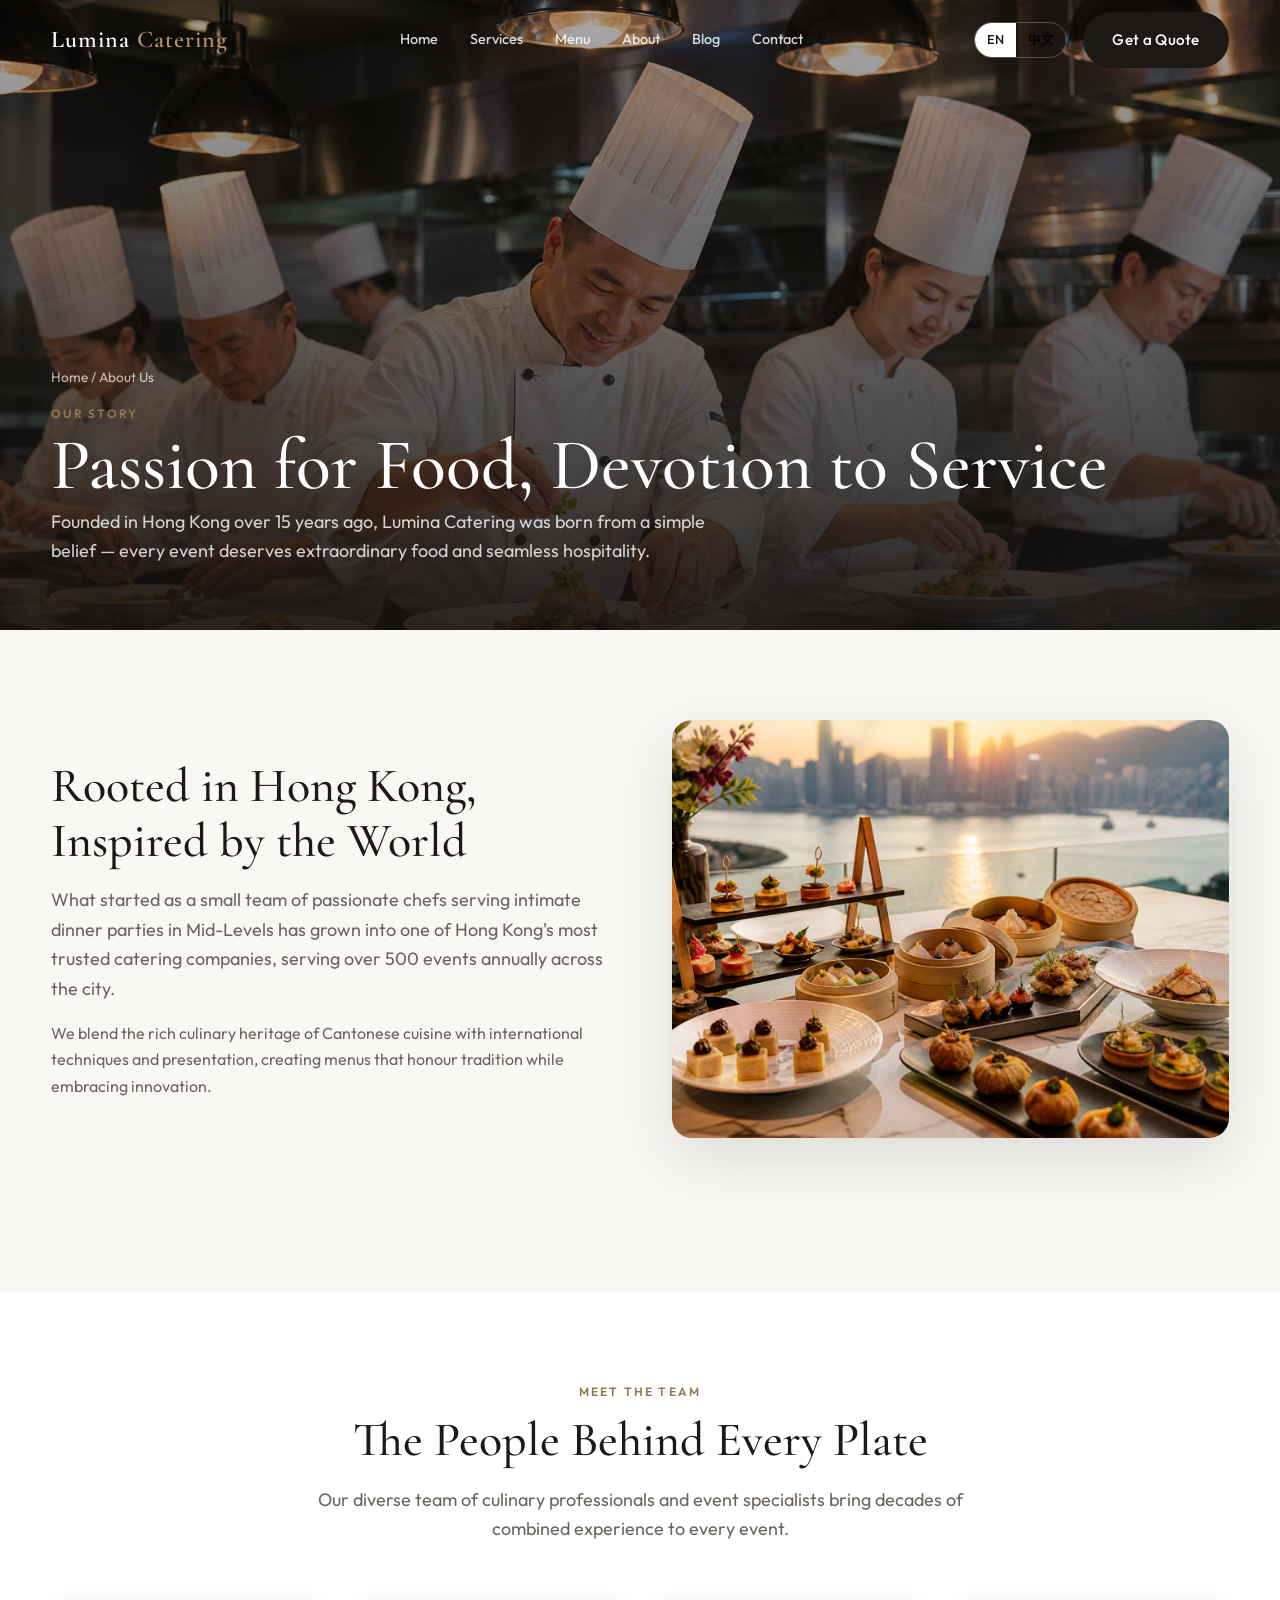
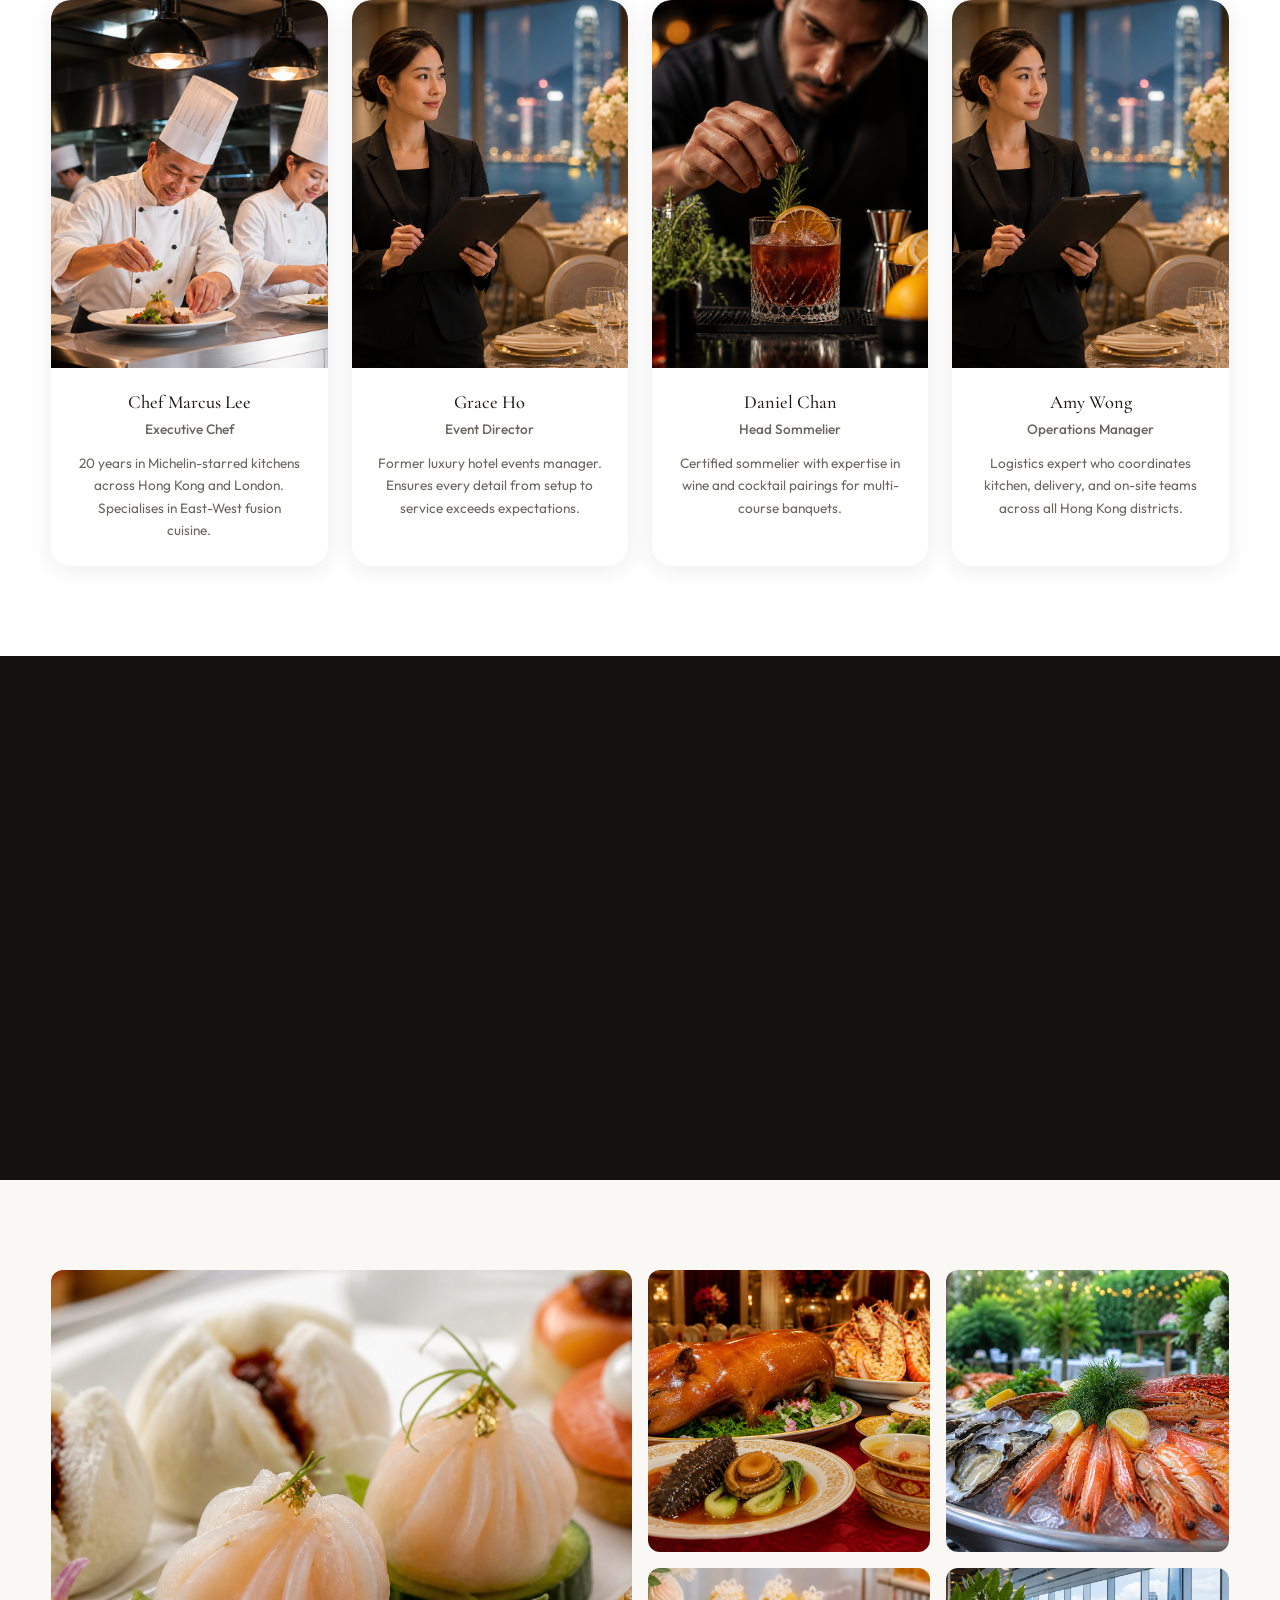
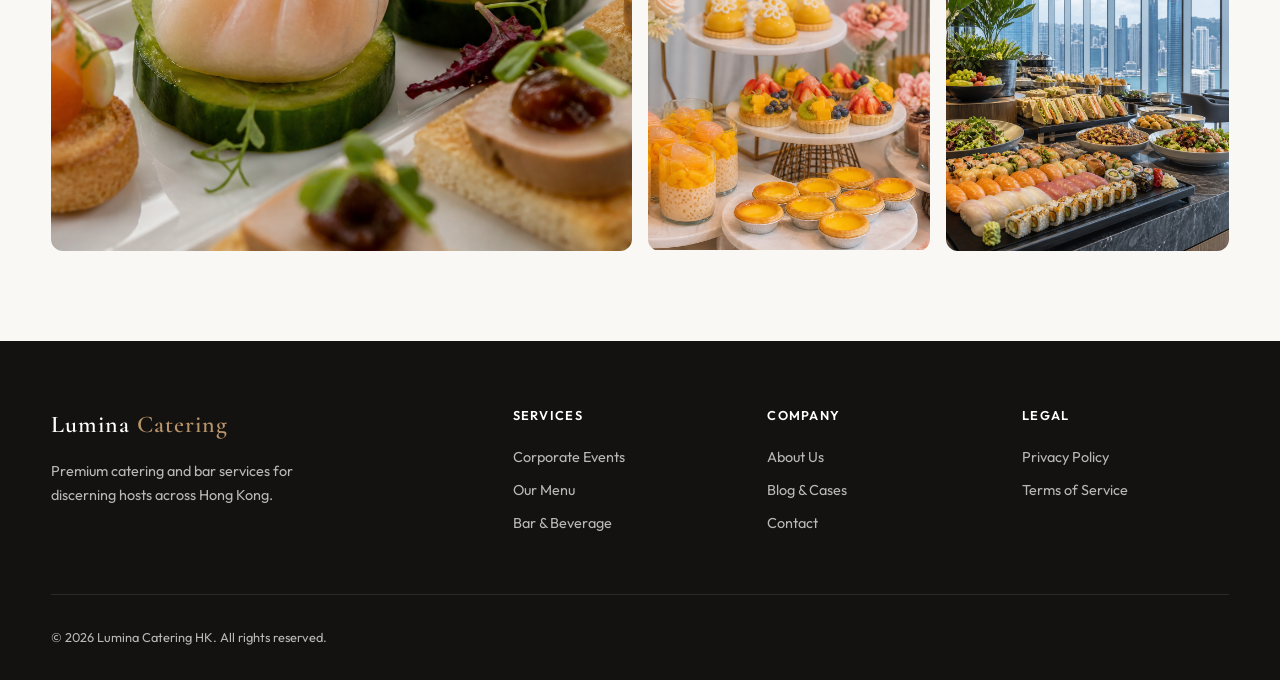
==== catering-site/about.html @ 9d5a033c "Add menu, about, blog pages with HK food imagery - New pages: menu.html, about.html, blog.html with " ====
<!DOCTYPE html>
<html lang="en">
<head>
  <meta charset="UTF-8">
  <meta name="viewport" content="width=device-width, initial-scale=1.0">
  <meta name="description" content="Meet the Lumina Catering HK team — executive chefs, event directors and hospitality professionals based in Hong Kong.">
  <title>About Us | Lumina Catering HK</title>
  <link rel="preconnect" href="https://fonts.googleapis.com">
  <link rel="preconnect" href="https://fonts.gstatic.com" crossorigin>
  <link href="https://fonts.googleapis.com/css2?family=Cormorant+Garamond:ital,wght@0,400;0,500;0,600;1,400&family=Noto+Sans+TC:wght@400;500;600&family=Noto+Serif+TC:wght@500;600&family=Outfit:wght@300;400;500;600&display=swap" rel="stylesheet">
  <link rel="stylesheet" href="css/style.css">
</head>
<body>

  <header class="site-header on-dark">
    <div class="header-inner">
      <a href="index.html" class="logo">Lumina <span>Catering</span></a>
      <nav class="nav-desktop">
        <a href="index.html" data-i18n="nav.home">Home</a>
        <a href="index.html#services" data-i18n="nav.services">Services</a>
        <a href="menu.html" data-i18n="nav.menu">Menu</a>
        <a href="about.html" data-i18n="nav.about">About</a>
        <a href="blog.html" data-i18n="nav.blog">Blog</a>
        <a href="index.html#contact" data-i18n="nav.contact">Contact</a>
      </nav>
      <div class="header-actions">
        <div class="lang-toggle">
          <button data-lang="en" class="active">EN</button>
          <button data-lang="zh">中文</button>
        </div>
        <a href="index.html#contact" class="btn btn-primary" data-i18n="nav.cta">Get a Quote</a>
        <button class="menu-toggle" aria-label="Menu"><span></span><span></span><span></span></button>
      </div>
    </div>
  </header>

  <nav class="mobile-nav">
    <a href="index.html" data-i18n="nav.home">Home</a>
    <a href="index.html#services" data-i18n="nav.services">Services</a>
    <a href="menu.html" data-i18n="nav.menu">Menu</a>
    <a href="about.html" data-i18n="nav.about">About</a>
    <a href="blog.html" data-i18n="nav.blog">Blog</a>
    <a href="index.html#contact" data-i18n="nav.contact">Contact</a>
  </nav>

  <section class="page-hero">
    <div class="page-hero-bg">
      <img src="assets/images/team-chefs.jpg" alt="Lumina Catering chef team Hong Kong">
    </div>
    <div class="container page-hero-content">
      <p class="breadcrumb"><a href="index.html" data-i18n="nav.home">Home</a> / <span data-i18n="aboutpage.breadcrumb">About Us</span></p>
      <p class="eyebrow" data-i18n="aboutpage.eyebrow">Our Story</p>
      <h1 data-i18n="aboutpage.title">Passion for Food, Devotion to Service</h1>
      <p class="lead" style="color: rgba(255,255,255,0.8);" data-i18n="aboutpage.lead">Founded in Hong Kong over 15 years ago, Lumina Catering was born from a simple belief.</p>
    </div>
  </section>

  <!-- Story -->
  <section class="section">
    <div class="container">
      <div class="content-block reveal">
        <div>
          <h2 data-i18n="aboutpage.story.title">Rooted in Hong Kong, Inspired by the World</h2>
          <p class="lead" style="margin-top:1rem;" data-i18n="aboutpage.story.p1">What started as a small team of passionate chefs serving intimate dinner parties in Mid-Levels has grown into one of Hong Kong's most trusted catering companies.</p>
          <p style="margin-top:1rem; color: var(--color-text-muted);" data-i18n="aboutpage.story.p2">We blend the rich culinary heritage of Cantonese cuisine with international techniques and presentation.</p>
        </div>
        <div class="content-block-image">
          <img src="assets/images/hero-hk-food.jpg" alt="Hong Kong catering food and harbour view">
        </div>
      </div>
    </div>
  </section>

  <!-- Team -->
  <section class="section" style="background: var(--color-surface);">
    <div class="container">
      <div class="section-header center reveal">
        <p class="eyebrow" data-i18n="aboutpage.team.eyebrow">Meet the Team</p>
        <h2 data-i18n="aboutpage.team.title">The People Behind Every Plate</h2>
        <p class="lead" data-i18n="aboutpage.team.lead">Our diverse team brings decades of combined experience to every event.</p>
      </div>
      <div class="team-grid">
        <div class="team-card reveal">
          <div class="team-card-image"><img src="assets/images/team-chefs.jpg" alt="Chef Marcus Lee"></div>
          <div class="team-card-body">
            <h3 data-i18n="aboutpage.team1.name">Chef Marcus Lee</h3>
            <p class="team-role" data-i18n="aboutpage.team1.role">Executive Chef</p>
            <p data-i18n="aboutpage.team1.desc">20 years in Michelin-starred kitchens across Hong Kong and London.</p>
          </div>
        </div>
        <div class="team-card reveal">
          <div class="team-card-image"><img src="assets/images/team-coordinator.jpg" alt="Grace Ho"></div>
          <div class="team-card-body">
            <h3 data-i18n="aboutpage.team2.name">Grace Ho</h3>
            <p class="team-role" data-i18n="aboutpage.team2.role">Event Director</p>
            <p data-i18n="aboutpage.team2.desc">Former luxury hotel events manager. Ensures every detail exceeds expectations.</p>
          </div>
        </div>
        <div class="team-card reveal">
          <div class="team-card-image"><img src="assets/images/bar-service.jpg" alt="Daniel Chan"></div>
          <div class="team-card-body">
            <h3 data-i18n="aboutpage.team3.name">Daniel Chan</h3>
            <p class="team-role" data-i18n="aboutpage.team3.role">Head Sommelier</p>
            <p data-i18n="aboutpage.team3.desc">Certified sommelier with expertise in wine and cocktail pairings.</p>
          </div>
        </div>
        <div class="team-card reveal">
          <div class="team-card-image"><img src="assets/images/team-coordinator.jpg" alt="Amy Wong"></div>
          <div class="team-card-body">
            <h3 data-i18n="aboutpage.team4.name">Amy Wong</h3>
            <p class="team-role" data-i18n="aboutpage.team4.role">Operations Manager</p>
            <p data-i18n="aboutpage.team4.desc">Logistics expert coordinating teams across all Hong Kong districts.</p>
          </div>
        </div>
      </div>
    </div>
  </section>

  <!-- Values -->
  <section class="section why-section">
    <div class="container">
      <div class="section-header center reveal">
        <p class="eyebrow" data-i18n="aboutpage.values.eyebrow">Our Values</p>
        <h2 data-i18n="aboutpage.values.title">What Drives Us</h2>
      </div>
      <div class="values-grid">
        <div class="value-card reveal">
          <div class="why-number">01</div>
          <h3 data-i18n="aboutpage.value1.title">Quality First</h3>
          <p data-i18n="aboutpage.value1.desc">We source the freshest ingredients from trusted local markets.</p>
        </div>
        <div class="value-card reveal">
          <div class="why-number">02</div>
          <h3 data-i18n="aboutpage.value2.title">Personal Touch</h3>
          <p data-i18n="aboutpage.value2.desc">Every event receives a dedicated coordinator.</p>
        </div>
        <div class="value-card reveal">
          <div class="why-number">03</div>
          <h3 data-i18n="aboutpage.value3.title">Sustainability</h3>
          <p data-i18n="aboutpage.value3.desc">Committed to reducing food waste and eco-friendly practices.</p>
        </div>
      </div>
    </div>
  </section>

  <!-- Food Gallery -->
  <section class="section">
    <div class="container">
      <div class="food-showcase reveal">
        <div class="food-showcase-item"><img src="assets/images/food-dimsum-canapes.jpg" alt="Dim sum canapés"></div>
        <div class="food-showcase-item"><img src="assets/images/food-wedding-banquet.jpg" alt="Wedding banquet"></div>
        <div class="food-showcase-item"><img src="assets/images/food-seafood.jpg" alt="Seafood"></div>
        <div class="food-showcase-item"><img src="assets/images/food-desserts.jpg" alt="Desserts"></div>
        <div class="food-showcase-item"><img src="assets/images/food-corporate-buffet.jpg" alt="Buffet"></div>
      </div>
    </div>
  </section>

  <footer class="site-footer">
    <div class="container">
      <div class="footer-grid">
        <div class="footer-brand">
          <a href="index.html" class="logo">Lumina <span>Catering</span></a>
          <p data-i18n="footer.desc">Premium catering and bar services for discerning hosts across Hong Kong.</p>
        </div>
        <div class="footer-col">
          <h4 data-i18n="footer.services">Services</h4>
          <a href="index.html#services" data-i18n="services.corporate.title">Corporate Events</a>
          <a href="menu.html" data-i18n="footer.menu">Our Menu</a>
          <a href="services/bar-service.html" data-i18n="services.bar.title">Bar & Beverage</a>
        </div>
        <div class="footer-col">
          <h4 data-i18n="footer.company">Company</h4>
          <a href="about.html" data-i18n="footer.about">About Us</a>
          <a href="blog.html" data-i18n="footer.blog">Blog & Cases</a>
          <a href="index.html#contact" data-i18n="nav.contact">Contact</a>
        </div>
        <div class="footer-col">
          <h4 data-i18n="footer.legal">Legal</h4>
          <a href="#" data-i18n="footer.privacy">Privacy Policy</a>
          <a href="#" data-i18n="footer.terms">Terms of Service</a>
        </div>
      </div>
      <div class="footer-bottom">
        <span data-i18n="footer.copyright">© 2026 Lumina Catering HK. All rights reserved.</span>
      </div>
    </div>
  </footer>

  <script src="js/main.js"></script>
  <script src="js/pages.js"></script>
</body>
</html>
---- catering-site/css/style.css ----
/* Lumina Catering HK — Design System */
:root {
  --color-bg: #faf8f5;
  --color-bg-dark: #141210;
  --color-surface: #ffffff;
  --color-text: #1c1917;
  --color-text-muted: #6b6560;
  --color-accent: #b8956a;
  --color-accent-dark: #96784f;
  --color-accent-light: #e8d5b5;
  --color-sage: #3d4f3d;
  --color-border: rgba(28, 25, 23, 0.1);
  --font-display: "Cormorant Garamond", "Noto Serif TC", Georgia, serif;
  --font-body: "Outfit", "Noto Sans TC", system-ui, sans-serif;
  --radius: 12px;
  --radius-lg: 20px;
  --shadow: 0 4px 24px rgba(20, 18, 16, 0.08);
  --shadow-lg: 0 20px 60px rgba(20, 18, 16, 0.12);
  --transition: 0.35s cubic-bezier(0.4, 0, 0.2, 1);
  --header-h: 80px;
}

*,
*::before,
*::after {
  box-sizing: border-box;
  margin: 0;
  padding: 0;
}

html {
  scroll-behavior: smooth;
  scroll-padding-top: var(--header-h);
}

body {
  font-family: var(--font-body);
  font-size: 1rem;
  line-height: 1.65;
  color: var(--color-text);
  background: var(--color-bg);
  -webkit-font-smoothing: antialiased;
}

img {
  max-width: 100%;
  height: auto;
  display: block;
}

a {
  color: inherit;
  text-decoration: none;
}

ul {
  list-style: none;
}

button,
input,
select,
textarea {
  font: inherit;
  border: none;
  background: none;
}

.container {
  width: min(1200px, 92vw);
  margin-inline: auto;
}

/* Typography */
.eyebrow {
  font-size: 0.75rem;
  font-weight: 600;
  letter-spacing: 0.18em;
  text-transform: uppercase;
  color: var(--color-accent-dark);
}

h1,
h2,
h3,
.display {
  font-family: var(--font-display);
  font-weight: 500;
  line-height: 1.15;
}

h1,
.display-xl {
  font-size: clamp(2.75rem, 6vw, 4.5rem);
}

h2 {
  font-size: clamp(2rem, 4vw, 3rem);
}

h3 {
  font-size: clamp(1.35rem, 2.5vw, 1.75rem);
}

.lead {
  font-size: 1.125rem;
  color: var(--color-text-muted);
  max-width: 56ch;
}

/* Buttons */
.btn {
  display: inline-flex;
  align-items: center;
  justify-content: center;
  gap: 0.5rem;
  padding: 0.9rem 1.75rem;
  border-radius: 999px;
  font-weight: 500;
  font-size: 0.95rem;
  letter-spacing: 0.02em;
  cursor: pointer;
  transition: var(--transition);
  border: 1.5px solid transparent;
}

.btn-primary {
  background: var(--color-text);
  color: #fff;
}

.btn-primary:hover {
  background: var(--color-accent-dark);
  transform: translateY(-2px);
  box-shadow: var(--shadow);
}

.btn-outline {
  border-color: currentColor;
  color: inherit;
}

.btn-outline:hover {
  background: rgba(255, 255, 255, 0.12);
}

.btn-accent {
  background: var(--color-accent);
  color: #fff;
}

.btn-accent:hover {
  background: var(--color-accent-dark);
  transform: translateY(-2px);
}

/* Header */
.site-header {
  position: fixed;
  top: 0;
  left: 0;
  right: 0;
  z-index: 1000;
  height: var(--header-h);
  display: flex;
  align-items: center;
  transition: var(--transition);
}

.site-header.scrolled {
  background: rgba(250, 248, 245, 0.92);
  backdrop-filter: blur(16px);
  box-shadow: 0 1px 0 var(--color-border);
}

.site-header.on-dark {
  color: #fff;
}

.site-header.on-dark.scrolled {
  color: var(--color-text);
}

.header-inner {
  display: flex;
  align-items: center;
  justify-content: space-between;
  width: min(1200px, 92vw);
  margin-inline: auto;
}

.logo {
  font-family: var(--font-display);
  font-size: 1.5rem;
  font-weight: 600;
  letter-spacing: 0.04em;
}

.logo span {
  color: var(--color-accent);
}

.nav-desktop {
  display: flex;
  align-items: center;
  gap: 2rem;
}

.nav-desktop a {
  font-size: 0.9rem;
  font-weight: 450;
  opacity: 0.85;
  transition: opacity var(--transition);
}

.nav-desktop a:hover {
  opacity: 1;
}

.header-actions {
  display: flex;
  align-items: center;
  gap: 1rem;
}

.lang-toggle {
  display: flex;
  border: 1px solid var(--color-border);
  border-radius: 999px;
  overflow: hidden;
  font-size: 0.8rem;
  font-weight: 500;
}

.site-header.on-dark:not(.scrolled) .lang-toggle {
  border-color: rgba(255, 255, 255, 0.25);
}

.lang-toggle button {
  padding: 0.4rem 0.75rem;
  cursor: pointer;
  transition: var(--transition);
}

.lang-toggle button.active {
  background: var(--color-text);
  color: #fff;
}

.site-header.on-dark:not(.scrolled) .lang-toggle button.active {
  background: #fff;
  color: var(--color-text);
}

.menu-toggle {
  display: none;
  flex-direction: column;
  gap: 5px;
  cursor: pointer;
  padding: 4px;
}

.menu-toggle span {
  width: 24px;
  height: 2px;
  background: currentColor;
  transition: var(--transition);
}

/* Mobile Nav */
.mobile-nav {
  position: fixed;
  inset: 0;
  z-index: 999;
  background: var(--color-bg-dark);
  color: #fff;
  display: flex;
  flex-direction: column;
  align-items: center;
  justify-content: center;
  gap: 2rem;
  opacity: 0;
  visibility: hidden;
  transition: var(--transition);
}

.mobile-nav.open {
  opacity: 1;
  visibility: visible;
}

.mobile-nav a {
  font-family: var(--font-display);
  font-size: 2rem;
}

/* Hero */
.hero {
  position: relative;
  min-height: 100vh;
  display: flex;
  align-items: flex-end;
  padding-bottom: clamp(3rem, 8vh, 6rem);
  color: #fff;
  overflow: hidden;
}

.hero-bg {
  position: absolute;
  inset: 0;
  z-index: 0;
}

.hero-bg img {
  width: 100%;
  height: 100%;
  object-fit: cover;
}

.hero-bg::after {
  content: "";
  position: absolute;
  inset: 0;
  background: linear-gradient(
    to top,
    rgba(20, 18, 16, 0.85) 0%,
    rgba(20, 18, 16, 0.4) 45%,
    rgba(20, 18, 16, 0.25) 100%
  );
}

.hero-content {
  position: relative;
  z-index: 1;
  width: min(1200px, 92vw);
  margin-inline: auto;
}

.hero-content .eyebrow {
  color: var(--color-accent-light);
  margin-bottom: 1rem;
}

.hero-content h1 {
  max-width: 14ch;
  margin-bottom: 1.25rem;
}

.hero-content .lead {
  color: rgba(255, 255, 255, 0.8);
  margin-bottom: 2rem;
}

.hero-cta {
  display: flex;
  flex-wrap: wrap;
  gap: 1rem;
}

.hero-stats {
  display: flex;
  flex-wrap: wrap;
  gap: 2.5rem;
  margin-top: 3.5rem;
  padding-top: 2rem;
  border-top: 1px solid rgba(255, 255, 255, 0.15);
}

.stat strong {
  display: block;
  font-family: var(--font-display);
  font-size: 2rem;
  font-weight: 600;
  line-height: 1;
}

.stat span {
  font-size: 0.85rem;
  opacity: 0.7;
}

/* Trust Bar */
.trust-bar {
  background: var(--color-surface);
  border-bottom: 1px solid var(--color-border);
  padding: 1.25rem 0;
}

.trust-bar-inner {
  display: flex;
  flex-wrap: wrap;
  align-items: center;
  justify-content: center;
  gap: 2rem 3rem;
  font-size: 0.85rem;
  color: var(--color-text-muted);
}

.trust-bar-inner strong {
  color: var(--color-text);
}

/* Section */
.section {
  padding: clamp(4rem, 10vh, 7rem) 0;
}

.section-header {
  margin-bottom: 3.5rem;
}

.section-header.center {
  text-align: center;
}

.section-header.center .lead {
  margin-inline: auto;
}

.section-header .eyebrow {
  margin-bottom: 0.75rem;
}

.section-header h2 {
  margin-bottom: 1rem;
}

/* About */
.about-grid {
  display: grid;
  grid-template-columns: 1fr 1fr;
  gap: 4rem;
  align-items: center;
}

.about-image {
  border-radius: var(--radius-lg);
  overflow: hidden;
  box-shadow: var(--shadow-lg);
}

.about-image img {
  width: 100%;
  aspect-ratio: 4/5;
  object-fit: cover;
}

.about-features {
  display: grid;
  gap: 1.5rem;
  margin-top: 2rem;
}

.about-feature {
  display: flex;
  gap: 1rem;
  align-items: flex-start;
}

.feature-icon {
  flex-shrink: 0;
  width: 44px;
  height: 44px;
  border-radius: 50%;
  background: var(--color-accent-light);
  display: flex;
  align-items: center;
  justify-content: center;
  font-size: 1.1rem;
}

/* Services */
.services-grid {
  display: grid;
  grid-template-columns: repeat(3, 1fr);
  gap: 1.5rem;
}

.service-card {
  position: relative;
  border-radius: var(--radius-lg);
  overflow: hidden;
  background: var(--color-surface);
  box-shadow: var(--shadow);
  transition: var(--transition);
  group: service;
}

.service-card:hover {
  transform: translateY(-6px);
  box-shadow: var(--shadow-lg);
}

.service-card.featured {
  grid-column: span 2;
  grid-row: span 1;
}

.service-card-image {
  position: relative;
  overflow: hidden;
}

.service-card-image img {
  width: 100%;
  aspect-ratio: 16/10;
  object-fit: cover;
  transition: transform 0.6s ease;
}

.service-card:hover .service-card-image img {
  transform: scale(1.05);
}

.service-card-body {
  padding: 1.75rem;
}

.service-card-body h3 {
  margin-bottom: 0.5rem;
}

.service-card-body p {
  font-size: 0.9rem;
  color: var(--color-text-muted);
  margin-bottom: 1rem;
}

.service-link {
  font-size: 0.85rem;
  font-weight: 500;
  color: var(--color-accent-dark);
  display: inline-flex;
  align-items: center;
  gap: 0.35rem;
}

.service-link::after {
  content: "→";
  transition: transform var(--transition);
}

.service-card:hover .service-link::after {
  transform: translateX(4px);
}

/* Why Us */
.why-section {
  background: var(--color-bg-dark);
  color: #fff;
}

.why-grid {
  display: grid;
  grid-template-columns: repeat(4, 1fr);
  gap: 2rem;
}

.why-card {
  padding: 2rem;
  border: 1px solid rgba(255, 255, 255, 0.1);
  border-radius: var(--radius);
  transition: var(--transition);
}

.why-card:hover {
  border-color: var(--color-accent);
  background: rgba(184, 149, 106, 0.08);
}

.why-number {
  font-family: var(--font-display);
  font-size: 2.5rem;
  color: var(--color-accent);
  line-height: 1;
  margin-bottom: 1rem;
}

.why-card h3 {
  font-size: 1.15rem;
  margin-bottom: 0.5rem;
}

.why-card p {
  font-size: 0.9rem;
  opacity: 0.7;
}

/* Process */
.process-steps {
  display: grid;
  grid-template-columns: repeat(4, 1fr);
  gap: 0;
  position: relative;
}

.process-steps::before {
  content: "";
  position: absolute;
  top: 28px;
  left: 12.5%;
  right: 12.5%;
  height: 2px;
  background: var(--color-border);
}

.process-step {
  text-align: center;
  padding: 0 1rem;
  position: relative;
}

.step-num {
  width: 56px;
  height: 56px;
  border-radius: 50%;
  background: var(--color-surface);
  border: 2px solid var(--color-accent);
  display: flex;
  align-items: center;
  justify-content: center;
  font-family: var(--font-display);
  font-size: 1.25rem;
  font-weight: 600;
  color: var(--color-accent-dark);
  margin: 0 auto 1.25rem;
  position: relative;
  z-index: 1;
}

.process-step h3 {
  font-size: 1.1rem;
  margin-bottom: 0.5rem;
}

.process-step p {
  font-size: 0.85rem;
  color: var(--color-text-muted);
}

/* Gallery */
.gallery-grid {
  display: grid;
  grid-template-columns: repeat(4, 1fr);
  grid-template-rows: repeat(2, 220px);
  gap: 1rem;
}

.gallery-item {
  border-radius: var(--radius);
  overflow: hidden;
  position: relative;
}

.gallery-item img {
  width: 100%;
  height: 100%;
  object-fit: cover;
  transition: transform 0.5s ease;
}

.gallery-item:hover img {
  transform: scale(1.06);
}

.gallery-item:nth-child(1) {
  grid-column: span 2;
  grid-row: span 2;
}

.gallery-item:nth-child(4) {
  grid-column: span 2;
}

/* Testimonials */
.testimonials-grid {
  display: grid;
  grid-template-columns: repeat(3, 1fr);
  gap: 1.5rem;
}

.testimonial-card {
  background: var(--color-surface);
  border-radius: var(--radius-lg);
  padding: 2rem;
  box-shadow: var(--shadow);
}

.testimonial-stars {
  color: var(--color-accent);
  margin-bottom: 1rem;
  letter-spacing: 2px;
}

.testimonial-card blockquote {
  font-family: var(--font-display);
  font-size: 1.2rem;
  line-height: 1.5;
  margin-bottom: 1.5rem;
}

.testimonial-author strong {
  display: block;
  font-size: 0.9rem;
}

.testimonial-author span {
  font-size: 0.8rem;
  color: var(--color-text-muted);
}

/* FAQ */
.faq-list {
  max-width: 720px;
  margin-inline: auto;
}

.faq-item {
  border-bottom: 1px solid var(--color-border);
}

.faq-question {
  width: 100%;
  display: flex;
  justify-content: space-between;
  align-items: center;
  padding: 1.25rem 0;
  cursor: pointer;
  text-align: left;
  font-weight: 500;
  font-size: 1.05rem;
}

.faq-question::after {
  content: "+";
  font-size: 1.5rem;
  font-weight: 300;
  color: var(--color-accent);
  transition: transform var(--transition);
}

.faq-item.open .faq-question::after {
  transform: rotate(45deg);
}

.faq-answer {
  max-height: 0;
  overflow: hidden;
  transition: max-height 0.4s ease;
}

.faq-answer p {
  padding-bottom: 1.25rem;
  color: var(--color-text-muted);
  font-size: 0.95rem;
}

.faq-item.open .faq-answer {
  max-height: 200px;
}

/* Contact */
.contact-section {
  background: var(--color-sage);
  color: #fff;
}

.contact-grid {
  display: grid;
  grid-template-columns: 1fr 1.2fr;
  gap: 4rem;
  align-items: start;
}

.contact-info h2 {
  margin-bottom: 1rem;
}

.contact-info .lead {
  color: rgba(255, 255, 255, 0.75);
  margin-bottom: 2rem;
}

.contact-details {
  display: grid;
  gap: 1.25rem;
}

.contact-detail strong {
  display: block;
  font-size: 0.75rem;
  letter-spacing: 0.1em;
  text-transform: uppercase;
  opacity: 0.6;
  margin-bottom: 0.25rem;
}

.contact-detail a:hover {
  color: var(--color-accent-light);
}

.whatsapp-btn {
  display: inline-flex;
  align-items: center;
  gap: 0.5rem;
  margin-top: 1.5rem;
  padding: 0.75rem 1.25rem;
  background: #25d366;
  color: #fff;
  border-radius: 999px;
  font-weight: 500;
  font-size: 0.9rem;
  transition: var(--transition);
}

.whatsapp-btn:hover {
  background: #1da851;
  transform: translateY(-2px);
}

/* Form */
.inquiry-form {
  background: var(--color-surface);
  border-radius: var(--radius-lg);
  padding: 2.5rem;
  color: var(--color-text);
  box-shadow: var(--shadow-lg);
}

.form-row {
  display: grid;
  grid-template-columns: 1fr 1fr;
  gap: 1rem;
}

.form-group {
  margin-bottom: 1.25rem;
}

.form-group label {
  display: block;
  font-size: 0.8rem;
  font-weight: 500;
  margin-bottom: 0.4rem;
  color: var(--color-text-muted);
}

.form-group input,
.form-group select,
.form-group textarea {
  width: 100%;
  padding: 0.75rem 1rem;
  border: 1px solid var(--color-border);
  border-radius: 8px;
  background: var(--color-bg);
  transition: border-color var(--transition);
}

.form-group input:focus,
.form-group select:focus,
.form-group textarea:focus {
  outline: none;
  border-color: var(--color-accent);
}

.form-group textarea {
  min-height: 120px;
  resize: vertical;
}

.form-submit {
  width: 100%;
  margin-top: 0.5rem;
}

/* Footer */
.site-footer {
  background: var(--color-bg-dark);
  color: rgba(255, 255, 255, 0.7);
  padding: 4rem 0 2rem;
}

.footer-grid {
  display: grid;
  grid-template-columns: 2fr 1fr 1fr 1fr;
  gap: 3rem;
  margin-bottom: 3rem;
}

.footer-brand .logo {
  color: #fff;
  margin-bottom: 1rem;
  display: inline-block;
}

.footer-brand p {
  font-size: 0.9rem;
  max-width: 32ch;
}

.footer-col h4 {
  color: #fff;
  font-family: var(--font-body);
  font-size: 0.8rem;
  font-weight: 600;
  letter-spacing: 0.1em;
  text-transform: uppercase;
  margin-bottom: 1.25rem;
}

.footer-col a {
  display: block;
  font-size: 0.9rem;
  margin-bottom: 0.6rem;
  transition: color var(--transition);
}

.footer-col a:hover {
  color: var(--color-accent-light);
}

.footer-bottom {
  display: flex;
  flex-wrap: wrap;
  justify-content: space-between;
  align-items: center;
  gap: 1rem;
  padding-top: 2rem;
  border-top: 1px solid rgba(255, 255, 255, 0.1);
  font-size: 0.8rem;
}

.social-links {
  display: flex;
  gap: 1rem;
}

.social-links a {
  width: 36px;
  height: 36px;
  border-radius: 50%;
  border: 1px solid rgba(255, 255, 255, 0.2);
  display: flex;
  align-items: center;
  justify-content: center;
  font-size: 0.85rem;
  transition: var(--transition);
}

.social-links a:hover {
  background: var(--color-accent);
  border-color: var(--color-accent);
  color: #fff;
}

/* Service Page */
.page-hero {
  position: relative;
  min-height: 70vh;
  display: flex;
  align-items: flex-end;
  padding: calc(var(--header-h) + 3rem) 0 4rem;
  color: #fff;
}

.page-hero-bg {
  position: absolute;
  inset: 0;
}

.page-hero-bg img {
  width: 100%;
  height: 100%;
  object-fit: cover;
}

.page-hero-bg::after {
  content: "";
  position: absolute;
  inset: 0;
  background: linear-gradient(to top, rgba(20, 18, 16, 0.9), rgba(20, 18, 16, 0.35));
}

.page-hero-content {
  position: relative;
  z-index: 1;
}

.breadcrumb {
  font-size: 0.85rem;
  opacity: 0.7;
  margin-bottom: 1rem;
}

.breadcrumb a:hover {
  opacity: 1;
}

.content-block {
  display: grid;
  grid-template-columns: 1fr 1fr;
  gap: 4rem;
  align-items: center;
  margin-bottom: 4rem;
}

.content-block.reverse {
  direction: rtl;
}

.content-block.reverse > * {
  direction: ltr;
}

.content-block-image {
  border-radius: var(--radius-lg);
  overflow: hidden;
  box-shadow: var(--shadow-lg);
}

.content-block-image img {
  width: 100%;
  aspect-ratio: 4/3;
  object-fit: cover;
}

.inclusions-grid {
  display: grid;
  grid-template-columns: repeat(3, 1fr);
  gap: 1.5rem;
}

.inclusion-card {
  background: var(--color-surface);
  border-radius: var(--radius);
  padding: 1.75rem;
  box-shadow: var(--shadow);
  text-align: center;
}

.inclusion-card .feature-icon {
  margin: 0 auto 1rem;
}

/* Animations */
.reveal {
  opacity: 0;
  transform: translateY(30px);
  transition: opacity 0.7s ease, transform 0.7s ease;
}

.reveal.visible {
  opacity: 1;
  transform: translateY(0);
}

/* Menu Page */
.menu-tabs {
  display: flex;
  flex-wrap: wrap;
  justify-content: center;
  gap: 0.75rem;
  margin-bottom: 3rem;
}

.menu-tab {
  padding: 0.6rem 1.4rem;
  border-radius: 999px;
  border: 1.5px solid var(--color-border);
  font-size: 0.9rem;
  font-weight: 500;
  cursor: pointer;
  transition: var(--transition);
  background: var(--color-surface);
}

.menu-tab:hover,
.menu-tab.active {
  background: var(--color-text);
  color: #fff;
  border-color: var(--color-text);
}

.menu-grid {
  display: grid;
  grid-template-columns: repeat(3, 1fr);
  gap: 1.5rem;
}

.menu-item {
  background: var(--color-surface);
  border-radius: var(--radius-lg);
  overflow: hidden;
  box-shadow: var(--shadow);
  transition: var(--transition);
}

.menu-item:hover {
  transform: translateY(-4px);
  box-shadow: var(--shadow-lg);
}

.menu-item-image img {
  width: 100%;
  aspect-ratio: 4/3;
  object-fit: cover;
}

.menu-item-body {
  padding: 1.5rem;
}

.menu-item-body h3 {
  font-size: 1.15rem;
  margin-bottom: 0.35rem;
}

.menu-item-tag {
  display: inline-block;
  font-size: 0.7rem;
  font-weight: 600;
  letter-spacing: 0.08em;
  text-transform: uppercase;
  color: var(--color-accent-dark);
  margin-bottom: 0.5rem;
}

.menu-item-body p {
  font-size: 0.88rem;
  color: var(--color-text-muted);
}

.menu-category {
  display: none;
}

.menu-category.active {
  display: grid;
}

/* Team */
.team-grid {
  display: grid;
  grid-template-columns: repeat(4, 1fr);
  gap: 1.5rem;
}

.team-card {
  background: var(--color-surface);
  border-radius: var(--radius-lg);
  overflow: hidden;
  box-shadow: var(--shadow);
  text-align: center;
  transition: var(--transition);
}

.team-card:hover {
  transform: translateY(-4px);
  box-shadow: var(--shadow-lg);
}

.team-card-image img {
  width: 100%;
  aspect-ratio: 3/4;
  object-fit: cover;
}

.team-card-body {
  padding: 1.5rem;
}

.team-card-body h3 {
  font-size: 1.15rem;
  margin-bottom: 0.25rem;
}

.team-role {
  font-size: 0.8rem;
  color: var(--color-accent-dark);
  font-weight: 500;
  margin-bottom: 0.75rem;
}

.team-card-body p {
  font-size: 0.85rem;
  color: var(--color-text-muted);
}

.values-grid {
  display: grid;
  grid-template-columns: repeat(3, 1fr);
  gap: 2rem;
  margin-top: 3rem;
}

.value-card {
  text-align: center;
  padding: 2rem 1.5rem;
}

.value-card .why-number {
  margin-bottom: 0.75rem;
}

/* Blog */
.blog-grid {
  display: grid;
  grid-template-columns: repeat(3, 1fr);
  gap: 1.5rem;
}

.blog-card {
  background: var(--color-surface);
  border-radius: var(--radius-lg);
  overflow: hidden;
  box-shadow: var(--shadow);
  transition: var(--transition);
}

.blog-card:hover {
  transform: translateY(-4px);
  box-shadow: var(--shadow-lg);
}

.blog-card-image {
  position: relative;
  overflow: hidden;
}

.blog-card-image img {
  width: 100%;
  aspect-ratio: 16/10;
  object-fit: cover;
  transition: transform 0.5s ease;
}

.blog-card:hover .blog-card-image img {
  transform: scale(1.05);
}

.blog-card-tag {
  position: absolute;
  top: 1rem;
  left: 1rem;
  background: var(--color-accent);
  color: #fff;
  font-size: 0.7rem;
  font-weight: 600;
  letter-spacing: 0.06em;
  text-transform: uppercase;
  padding: 0.35rem 0.75rem;
  border-radius: 999px;
}

.blog-card-body {
  padding: 1.5rem;
}

.blog-card-date {
  font-size: 0.8rem;
  color: var(--color-text-muted);
  margin-bottom: 0.5rem;
}

.blog-card-body h3 {
  font-size: 1.2rem;
  margin-bottom: 0.5rem;
  line-height: 1.35;
}

.blog-card-body p {
  font-size: 0.88rem;
  color: var(--color-text-muted);
  margin-bottom: 1rem;
}

.blog-read-more {
  font-size: 0.85rem;
  font-weight: 500;
  color: var(--color-accent-dark);
}

.blog-read-more::after {
  content: " →";
}

.food-showcase {
  display: grid;
  grid-template-columns: repeat(4, 1fr);
  gap: 1rem;
}

.food-showcase-item {
  border-radius: var(--radius);
  overflow: hidden;
}

.food-showcase-item img {
  width: 100%;
  aspect-ratio: 1;
  object-fit: cover;
  transition: transform 0.4s ease;
}

.food-showcase-item:hover img {
  transform: scale(1.06);
}

.food-showcase-item:nth-child(1) {
  grid-column: span 2;
  grid-row: span 2;
}

.food-showcase-item:nth-child(1) img {
  aspect-ratio: auto;
  height: 100%;
}

/* Responsive */
@media (max-width: 1024px) {
  .services-grid {
    grid-template-columns: repeat(2, 1fr);
  }

  .service-card.featured {
    grid-column: span 2;
  }

  .why-grid {
    grid-template-columns: repeat(2, 1fr);
  }

  .process-steps {
    grid-template-columns: repeat(2, 1fr);
    gap: 2rem;
  }

  .process-steps::before {
    display: none;
  }

  .gallery-grid {
    grid-template-columns: repeat(2, 1fr);
    grid-template-rows: auto;
  }

  .gallery-item:nth-child(1),
  .gallery-item:nth-child(4) {
    grid-column: span 2;
    grid-row: span 1;
  }

  .gallery-item {
    height: 200px;
  }

  .footer-grid {
    grid-template-columns: 1fr 1fr;
  }
}

@media (max-width: 768px) {
  .nav-desktop {
    display: none;
  }

  .menu-toggle {
    display: flex;
  }

  .header-actions .btn {
    display: none;
  }

  .about-grid,
  .contact-grid,
  .content-block {
    grid-template-columns: 1fr;
    gap: 2rem;
  }

  .services-grid {
    grid-template-columns: 1fr;
  }

  .service-card.featured {
    grid-column: span 1;
  }

  .why-grid,
  .testimonials-grid,
  .inclusions-grid {
    grid-template-columns: 1fr;
  }

  .process-steps {
    grid-template-columns: 1fr;
  }

  .form-row {
    grid-template-columns: 1fr;
  }

  .footer-grid {
    grid-template-columns: 1fr;
  }

  .hero-stats {
    gap: 1.5rem;
  }

  .menu-grid,
  .team-grid,
  .blog-grid,
  .values-grid {
    grid-template-columns: 1fr;
  }

  .food-showcase {
    grid-template-columns: repeat(2, 1fr);
  }

  .food-showcase-item:nth-child(1) {
    grid-column: span 2;
    grid-row: span 1;
  }
}
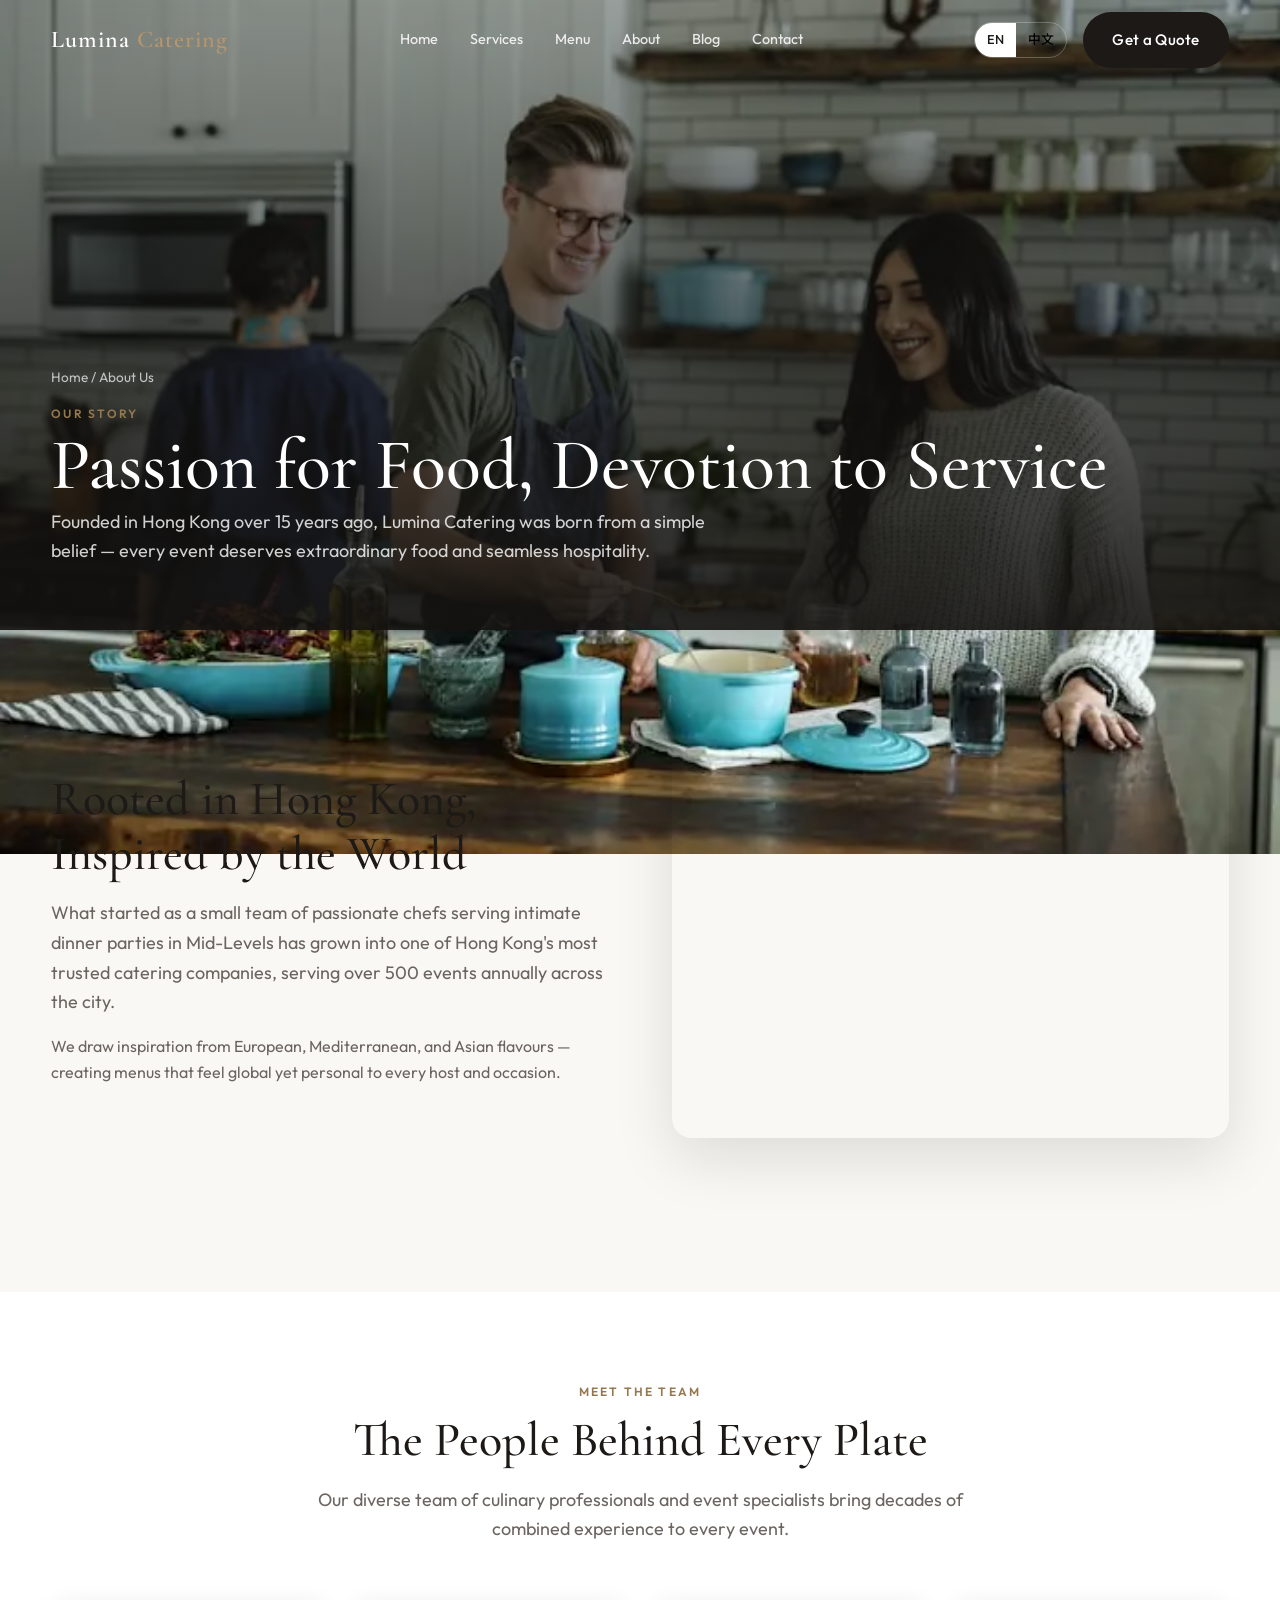
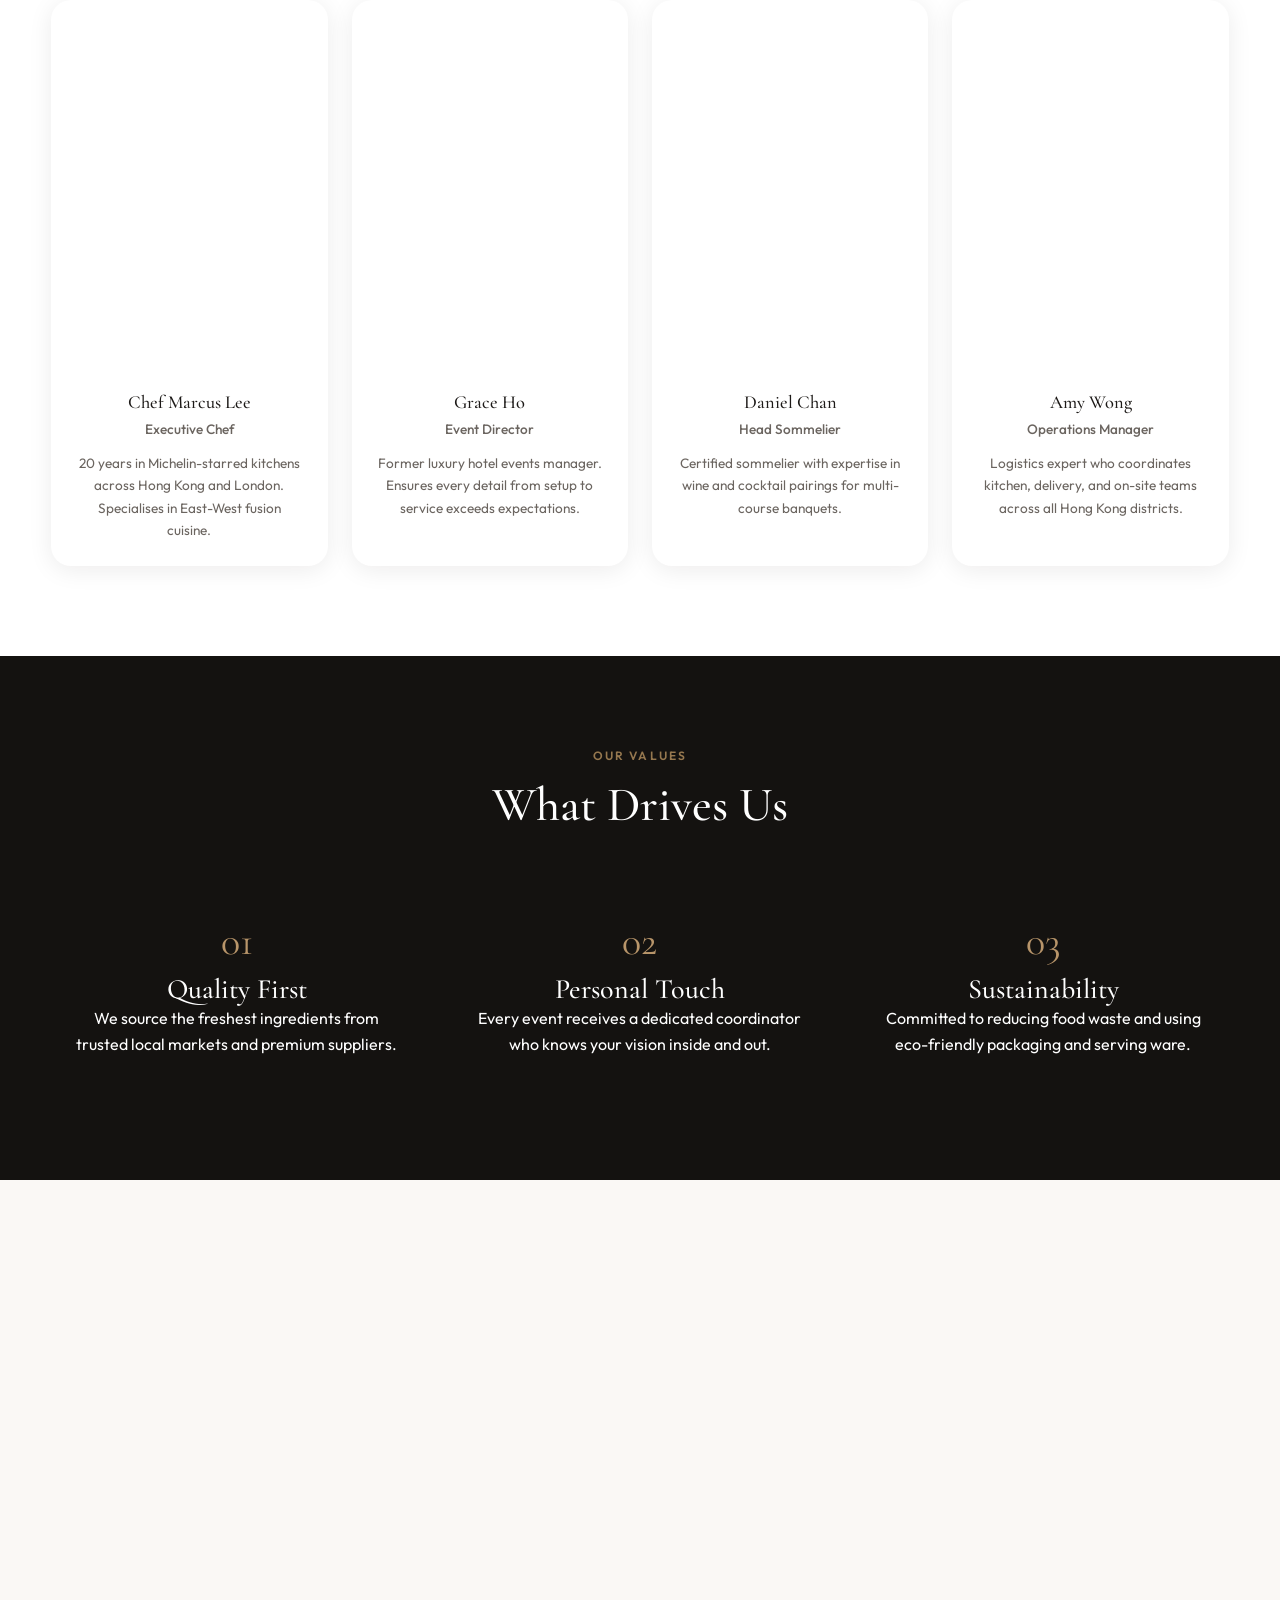
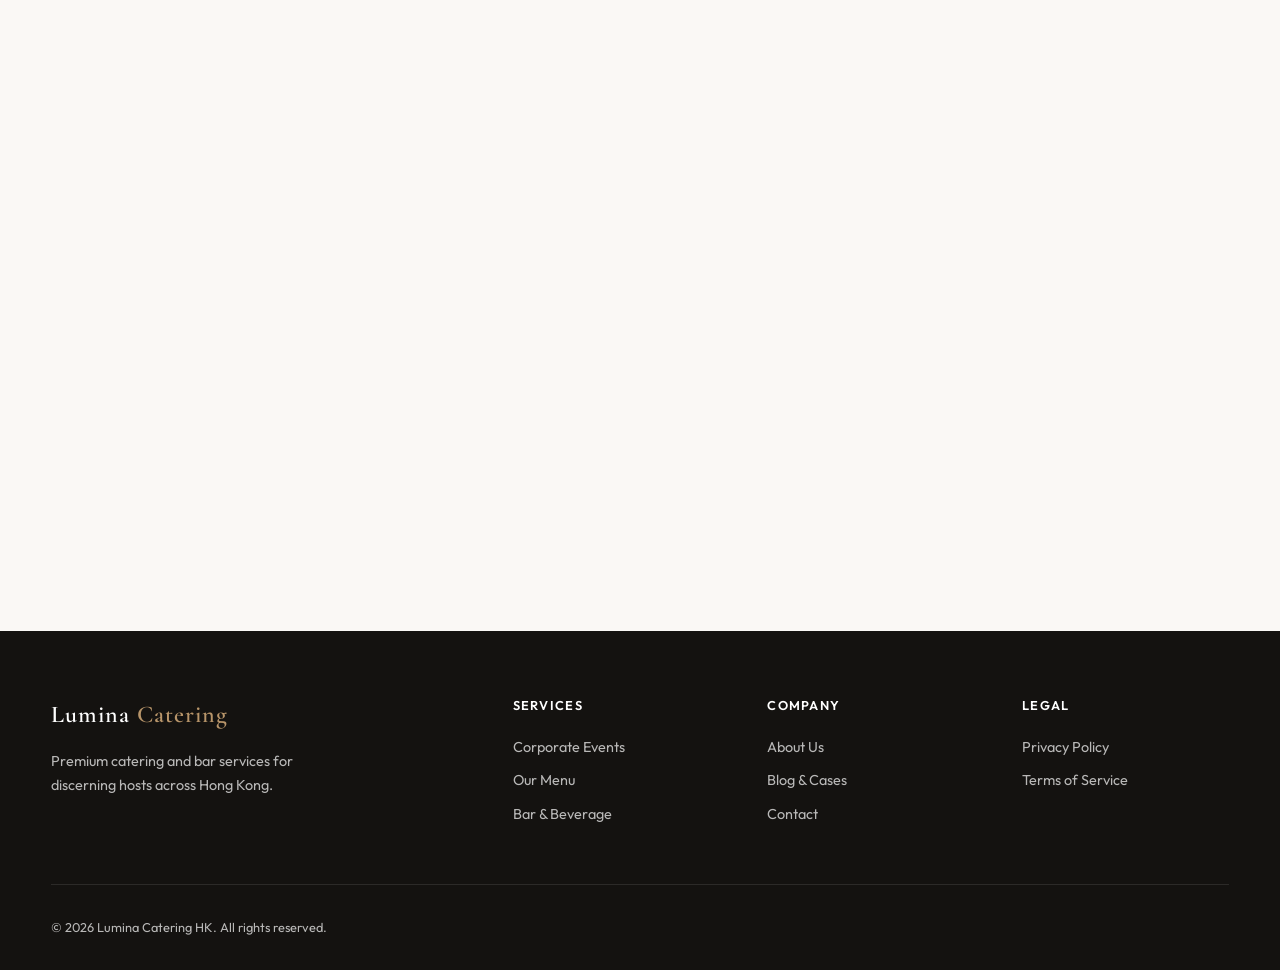
==== commit 50a880b9: "Optimize images for speed and replace AI photos with real stock - Replace AI-generated images with c" ====
--- a/catering-site/about.html
+++ b/catering-site/about.html
@@ -9,6 +9,7 @@
   <link rel="preconnect" href="https://fonts.gstatic.com" crossorigin>
   <link href="https://fonts.googleapis.com/css2?family=Cormorant+Garamond:ital,wght@0,400;0,500;0,600;1,400&family=Noto+Sans+TC:wght@400;500;600&family=Noto+Serif+TC:wght@500;600&family=Outfit:wght@300;400;500;600&display=swap" rel="stylesheet">
   <link rel="stylesheet" href="css/style.css">
+  <link rel="stylesheet" href="css/performance.css">
 </head>
 <body>
 
@@ -45,7 +46,7 @@
 
   <section class="page-hero">
     <div class="page-hero-bg">
-      <img src="assets/images/team-chefs.jpg" alt="Lumina Catering chef team Hong Kong">
+      <picture><source srcset="assets/images/team-chef.webp" type="image/webp"><img src="assets/images/team-chef.jpg" alt="Executive chef" loading="lazy" decoding="async"></picture>
     </div>
     <div class="container page-hero-content">
       <p class="breadcrumb"><a href="index.html" data-i18n="nav.home">Home</a> / <span data-i18n="aboutpage.breadcrumb">About Us</span></p>
@@ -65,7 +66,7 @@
           <p style="margin-top:1rem; color: var(--color-text-muted);" data-i18n="aboutpage.story.p2">We blend the rich culinary heritage of Cantonese cuisine with international techniques and presentation.</p>
         </div>
         <div class="content-block-image">
-          <img src="assets/images/hero-hk-food.jpg" alt="Hong Kong catering food and harbour view">
+          <picture><source srcset="assets/images/hero.webp" type="image/webp"><img src="assets/images/hero.jpg" alt="Premium catering in Hong Kong" loading="eager" fetchpriority="high"></picture>
         </div>
       </div>
     </div>
@@ -81,7 +82,7 @@
       </div>
       <div class="team-grid">
         <div class="team-card reveal">
-          <div class="team-card-image"><img src="assets/images/team-chefs.jpg" alt="Chef Marcus Lee"></div>
+          <div class="team-card-image"><picture><source srcset="assets/images/team-chef.webp" type="image/webp"><img src="assets/images/team-chef.jpg" alt="Executive chef" loading="lazy" decoding="async"></picture></div>
           <div class="team-card-body">
             <h3 data-i18n="aboutpage.team1.name">Chef Marcus Lee</h3>
             <p class="team-role" data-i18n="aboutpage.team1.role">Executive Chef</p>
@@ -89,7 +90,7 @@
           </div>
         </div>
         <div class="team-card reveal">
-          <div class="team-card-image"><img src="assets/images/team-coordinator.jpg" alt="Grace Ho"></div>
+          <div class="team-card-image"><picture><source srcset="assets/images/team-events.webp" type="image/webp"><img src="assets/images/team-events.jpg" alt="Event director" loading="lazy" decoding="async"></picture></div>
           <div class="team-card-body">
             <h3 data-i18n="aboutpage.team2.name">Grace Ho</h3>
             <p class="team-role" data-i18n="aboutpage.team2.role">Event Director</p>
@@ -97,7 +98,7 @@
           </div>
         </div>
         <div class="team-card reveal">
-          <div class="team-card-image"><img src="assets/images/bar-service.jpg" alt="Daniel Chan"></div>
+          <div class="team-card-image"><picture><source srcset="assets/images/team-sommelier.webp" type="image/webp"><img src="assets/images/team-sommelier.jpg" alt="Head sommelier" loading="lazy" decoding="async"></picture></div>
           <div class="team-card-body">
             <h3 data-i18n="aboutpage.team3.name">Daniel Chan</h3>
             <p class="team-role" data-i18n="aboutpage.team3.role">Head Sommelier</p>
@@ -105,7 +106,7 @@
           </div>
         </div>
         <div class="team-card reveal">
-          <div class="team-card-image"><img src="assets/images/team-coordinator.jpg" alt="Amy Wong"></div>
+          <div class="team-card-image"><picture><source srcset="assets/images/team-ops.webp" type="image/webp"><img src="assets/images/team-ops.jpg" alt="Operations manager" loading="lazy" decoding="async"></picture></div>
           <div class="team-card-body">
             <h3 data-i18n="aboutpage.team4.name">Amy Wong</h3>
             <p class="team-role" data-i18n="aboutpage.team4.role">Operations Manager</p>
@@ -147,11 +148,11 @@
   <section class="section">
     <div class="container">
       <div class="food-showcase reveal">
-        <div class="food-showcase-item"><img src="assets/images/food-dimsum-canapes.jpg" alt="Dim sum canapés"></div>
-        <div class="food-showcase-item"><img src="assets/images/food-wedding-banquet.jpg" alt="Wedding banquet"></div>
-        <div class="food-showcase-item"><img src="assets/images/food-seafood.jpg" alt="Seafood"></div>
-        <div class="food-showcase-item"><img src="assets/images/food-desserts.jpg" alt="Desserts"></div>
-        <div class="food-showcase-item"><img src="assets/images/food-corporate-buffet.jpg" alt="Buffet"></div>
+        <div class="food-showcase-item"><picture><source srcset="assets/images/spread.webp" type="image/webp"><img src="assets/images/spread.jpg" alt="Gourmet catering spread" loading="lazy" decoding="async"></picture></div>
+        <div class="food-showcase-item"><picture><source srcset="assets/images/wedding.webp" type="image/webp"><img src="assets/images/wedding.jpg" alt="Wedding reception catering" loading="lazy" decoding="async"></picture></div>
+        <div class="food-showcase-item"><picture><source srcset="assets/images/seafood.webp" type="image/webp"><img src="assets/images/seafood.jpg" alt="Fresh seafood dish" loading="lazy" decoding="async"></picture></div>
+        <div class="food-showcase-item"><picture><source srcset="assets/images/desserts.webp" type="image/webp"><img src="assets/images/desserts.jpg" alt="Dessert selection" loading="lazy" decoding="async"></picture></div>
+        <div class="food-showcase-item"><picture><source srcset="assets/images/buffet.webp" type="image/webp"><img src="assets/images/buffet.jpg" alt="Full-service buffet catering" loading="lazy" decoding="async"></picture></div>
       </div>
     </div>
   </section>
--- a/catering-site/css/performance.css
+++ b/catering-site/css/performance.css
@@ -0,0 +1,34 @@
+/* Performance — image loading */
+img {
+  content-visibility: auto;
+}
+
+picture {
+  display: block;
+}
+
+picture img {
+  width: 100%;
+  height: auto;
+}
+
+/* Prevent layout shift */
+.hero-bg picture img,
+.page-hero-bg picture img {
+  width: 100%;
+  height: 100%;
+  object-fit: cover;
+}
+
+.service-card-image picture img,
+.menu-item-image picture img,
+.blog-card-image picture img,
+.gallery-item picture img,
+.food-showcase-item picture img,
+.team-card-image picture img,
+.content-block-image picture img,
+.about-image picture img {
+  width: 100%;
+  height: 100%;
+  object-fit: cover;
+}
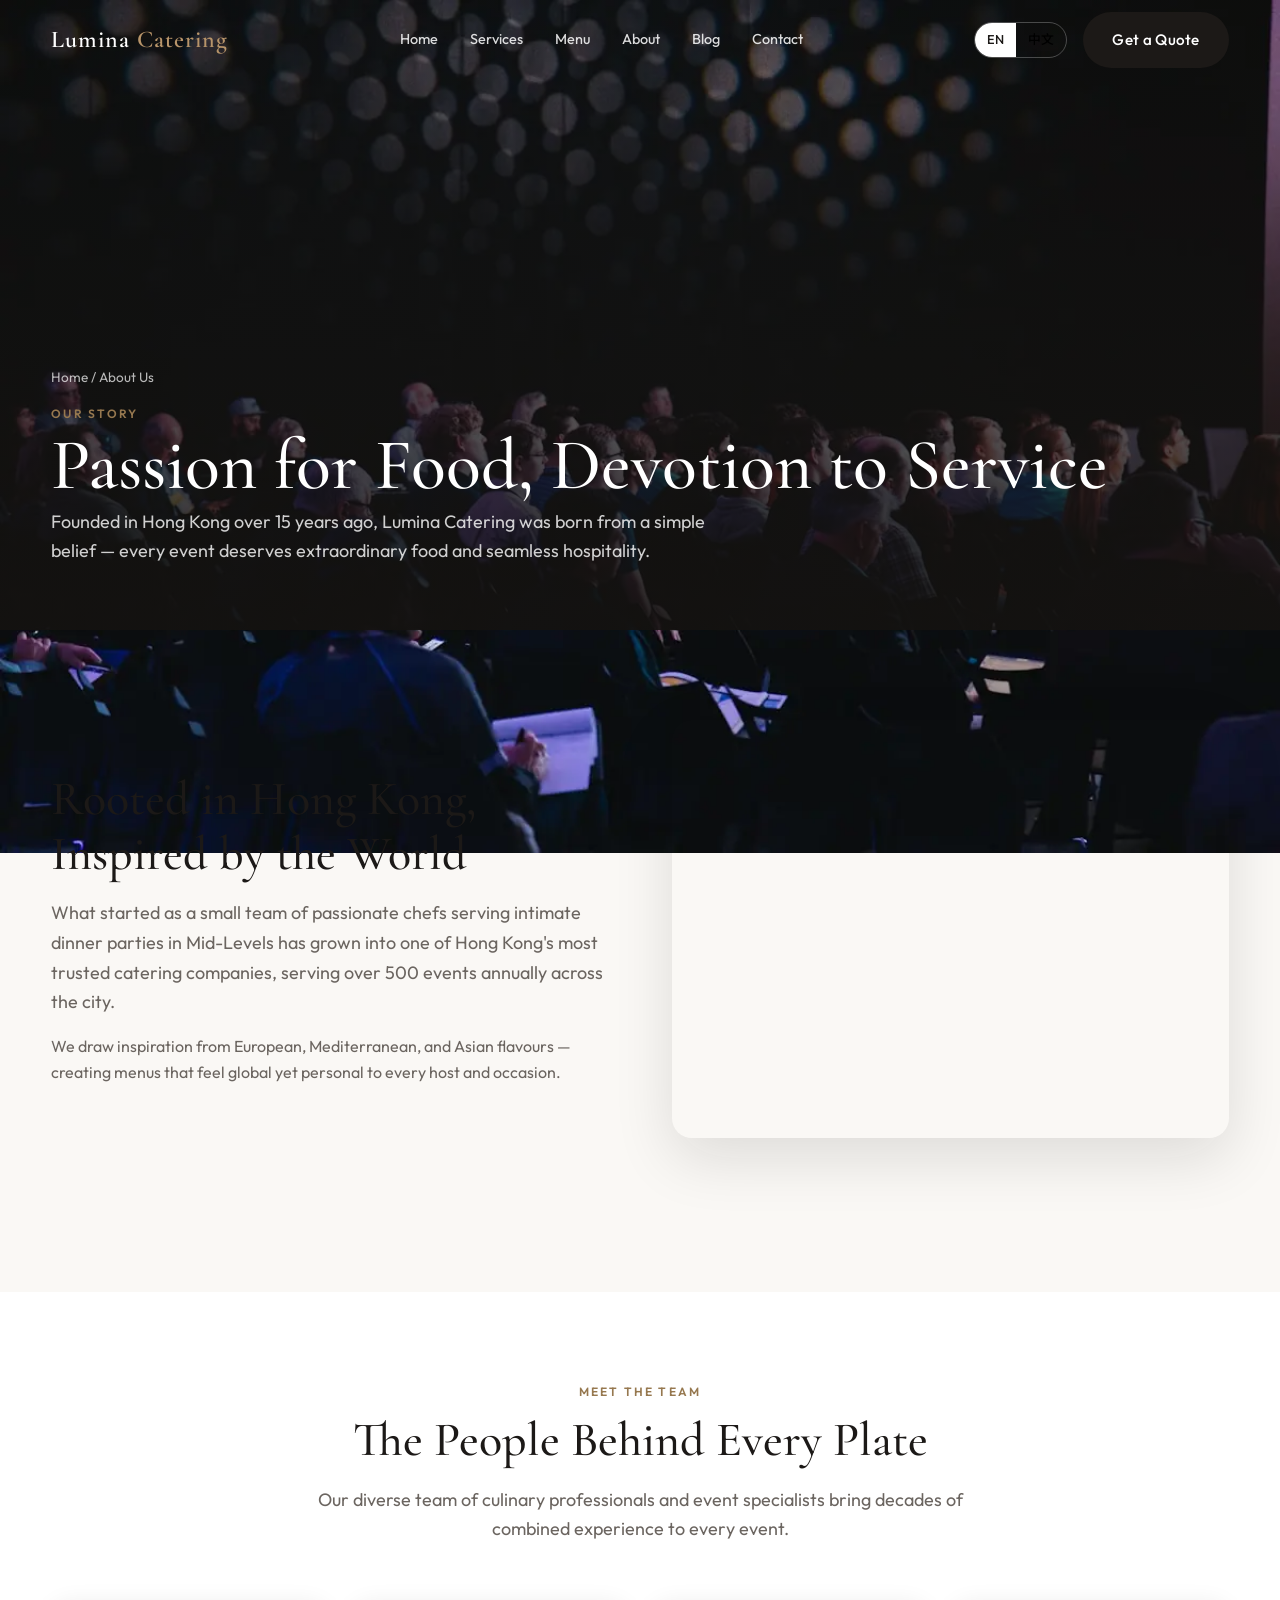
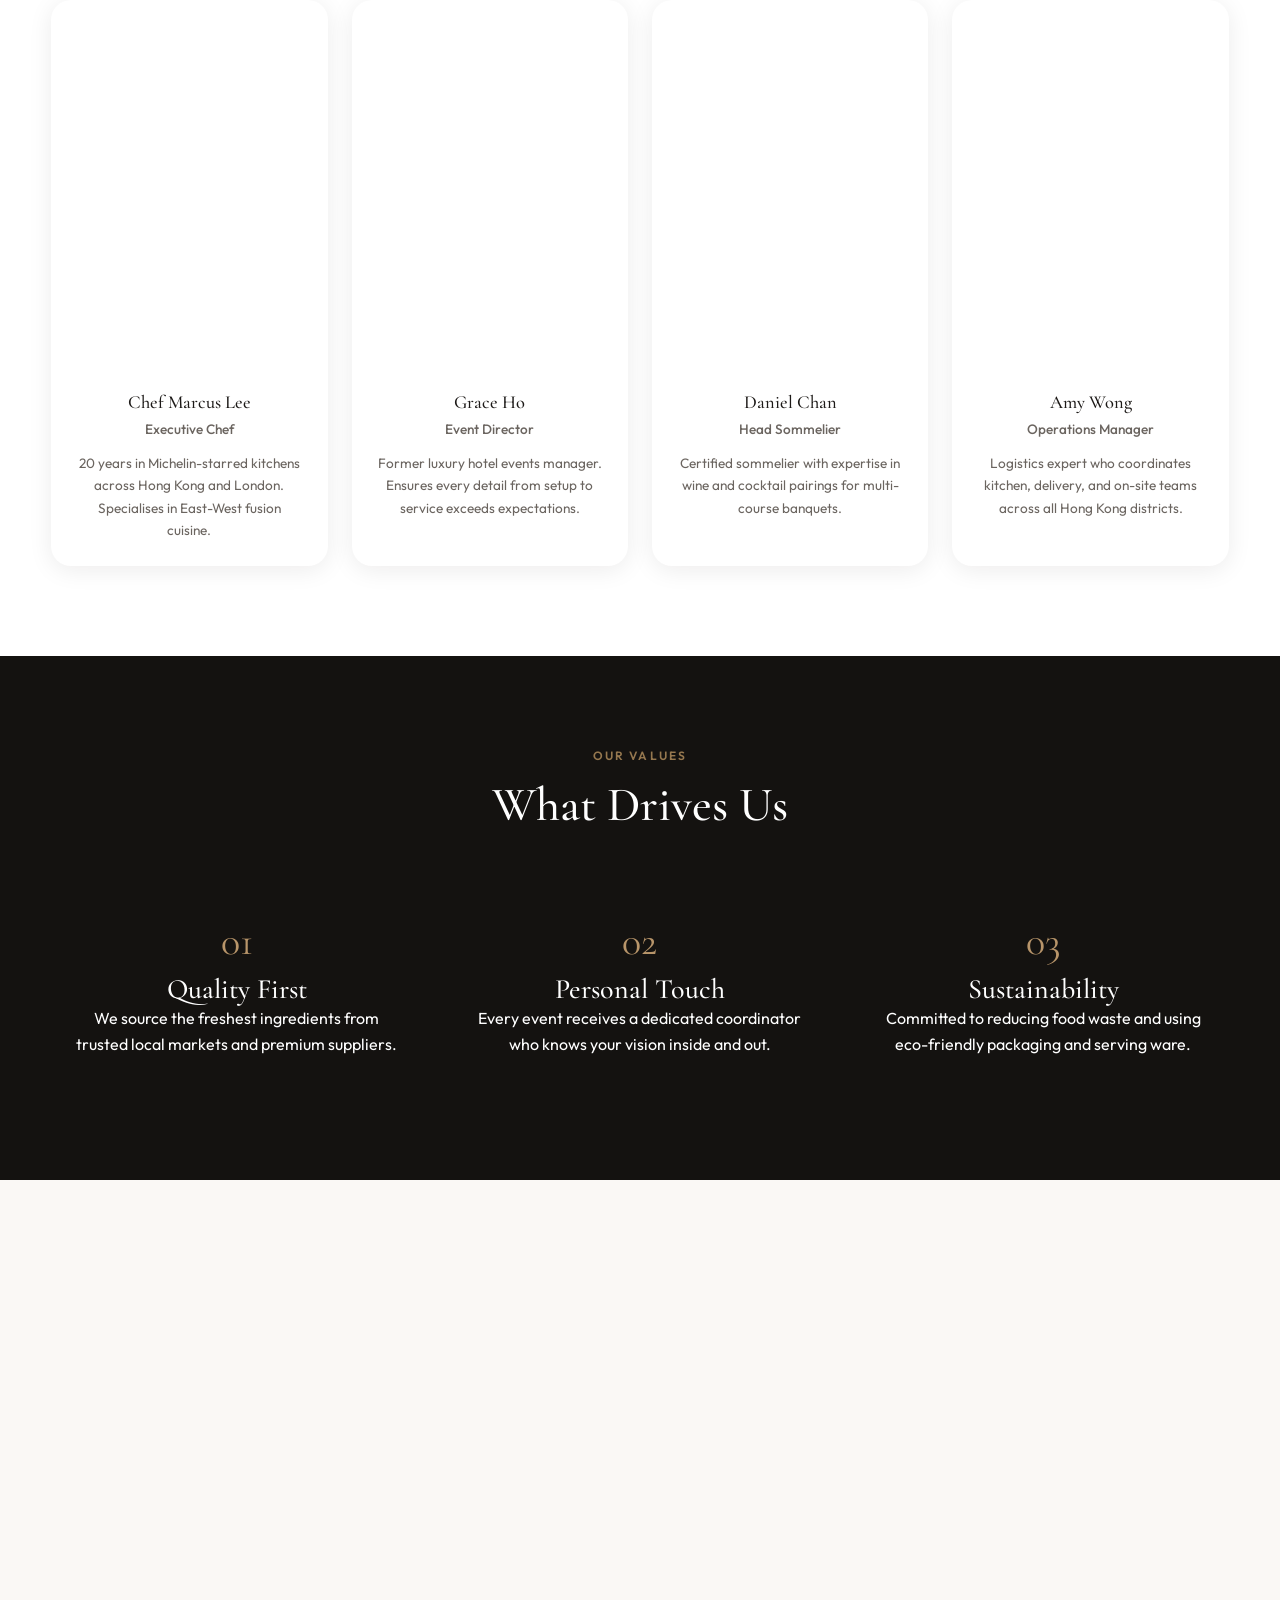
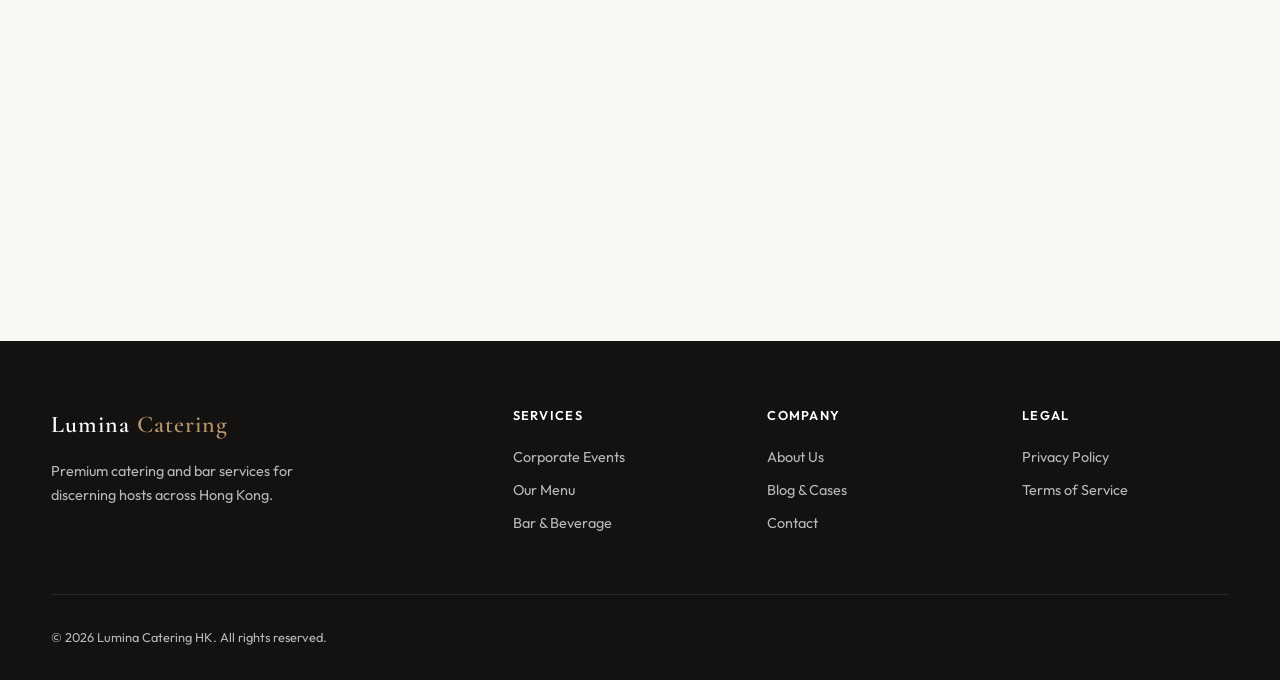
==== commit 369851be: "Shift visual identity from restaurant to event catering - Replace restaurant interior photos with ba" ====
--- a/catering-site/about.html
+++ b/catering-site/about.html
@@ -46,7 +46,7 @@
 
   <section class="page-hero">
     <div class="page-hero-bg">
-      <picture><source srcset="assets/images/team-chef.webp" type="image/webp"><img src="assets/images/team-chef.jpg" alt="Executive chef" loading="lazy" decoding="async"></picture>
+      <picture><source srcset="assets/images/corporate-event.webp" type="image/webp"><img src="assets/images/corporate-event.jpg" alt="Lumina Catering event team" loading="lazy" decoding="async"></picture>
     </div>
     <div class="container page-hero-content">
       <p class="breadcrumb"><a href="index.html" data-i18n="nav.home">Home</a> / <span data-i18n="aboutpage.breadcrumb">About Us</span></p>
@@ -66,7 +66,7 @@
           <p style="margin-top:1rem; color: var(--color-text-muted);" data-i18n="aboutpage.story.p2">We blend the rich culinary heritage of Cantonese cuisine with international techniques and presentation.</p>
         </div>
         <div class="content-block-image">
-          <picture><source srcset="assets/images/hero.webp" type="image/webp"><img src="assets/images/hero.jpg" alt="Premium catering in Hong Kong" loading="eager" fetchpriority="high"></picture>
+          <picture><source srcset="assets/images/hero.webp" type="image/webp"><img src="assets/images/hero.jpg" alt="Catered banquet event in Hong Kong" loading="lazy" decoding="async"></picture>
         </div>
       </div>
     </div>
@@ -148,11 +148,11 @@
   <section class="section">
     <div class="container">
       <div class="food-showcase reveal">
-        <div class="food-showcase-item"><picture><source srcset="assets/images/spread.webp" type="image/webp"><img src="assets/images/spread.jpg" alt="Gourmet catering spread" loading="lazy" decoding="async"></picture></div>
-        <div class="food-showcase-item"><picture><source srcset="assets/images/wedding.webp" type="image/webp"><img src="assets/images/wedding.jpg" alt="Wedding reception catering" loading="lazy" decoding="async"></picture></div>
-        <div class="food-showcase-item"><picture><source srcset="assets/images/seafood.webp" type="image/webp"><img src="assets/images/seafood.jpg" alt="Fresh seafood dish" loading="lazy" decoding="async"></picture></div>
-        <div class="food-showcase-item"><picture><source srcset="assets/images/desserts.webp" type="image/webp"><img src="assets/images/desserts.jpg" alt="Dessert selection" loading="lazy" decoding="async"></picture></div>
-        <div class="food-showcase-item"><picture><source srcset="assets/images/buffet.webp" type="image/webp"><img src="assets/images/buffet.jpg" alt="Full-service buffet catering" loading="lazy" decoding="async"></picture></div>
+        <div class="food-showcase-item"><picture><source srcset="assets/images/hero.webp" type="image/webp"><img src="assets/images/hero.jpg" alt="Banquet event" loading="lazy" decoding="async"></picture></div>
+        <div class="food-showcase-item"><picture><source srcset="assets/images/rooftop-event.webp" type="image/webp"><img src="assets/images/rooftop-event.jpg" alt="Rooftop event" loading="lazy" decoding="async"></picture></div>
+        <div class="food-showcase-item"><picture><source srcset="assets/images/canapes.webp" type="image/webp"><img src="assets/images/canapes.jpg" alt="Cocktail reception" loading="lazy" decoding="async"></picture></div>
+        <div class="food-showcase-item"><picture><source srcset="assets/images/wedding.webp" type="image/webp"><img src="assets/images/wedding.jpg" alt="Wedding reception" loading="lazy" decoding="async"></picture></div>
+        <div class="food-showcase-item"><picture><source srcset="assets/images/buffet.webp" type="image/webp"><img src="assets/images/buffet.jpg" alt="Buffet station" loading="lazy" decoding="async"></picture></div>
       </div>
     </div>
   </section>
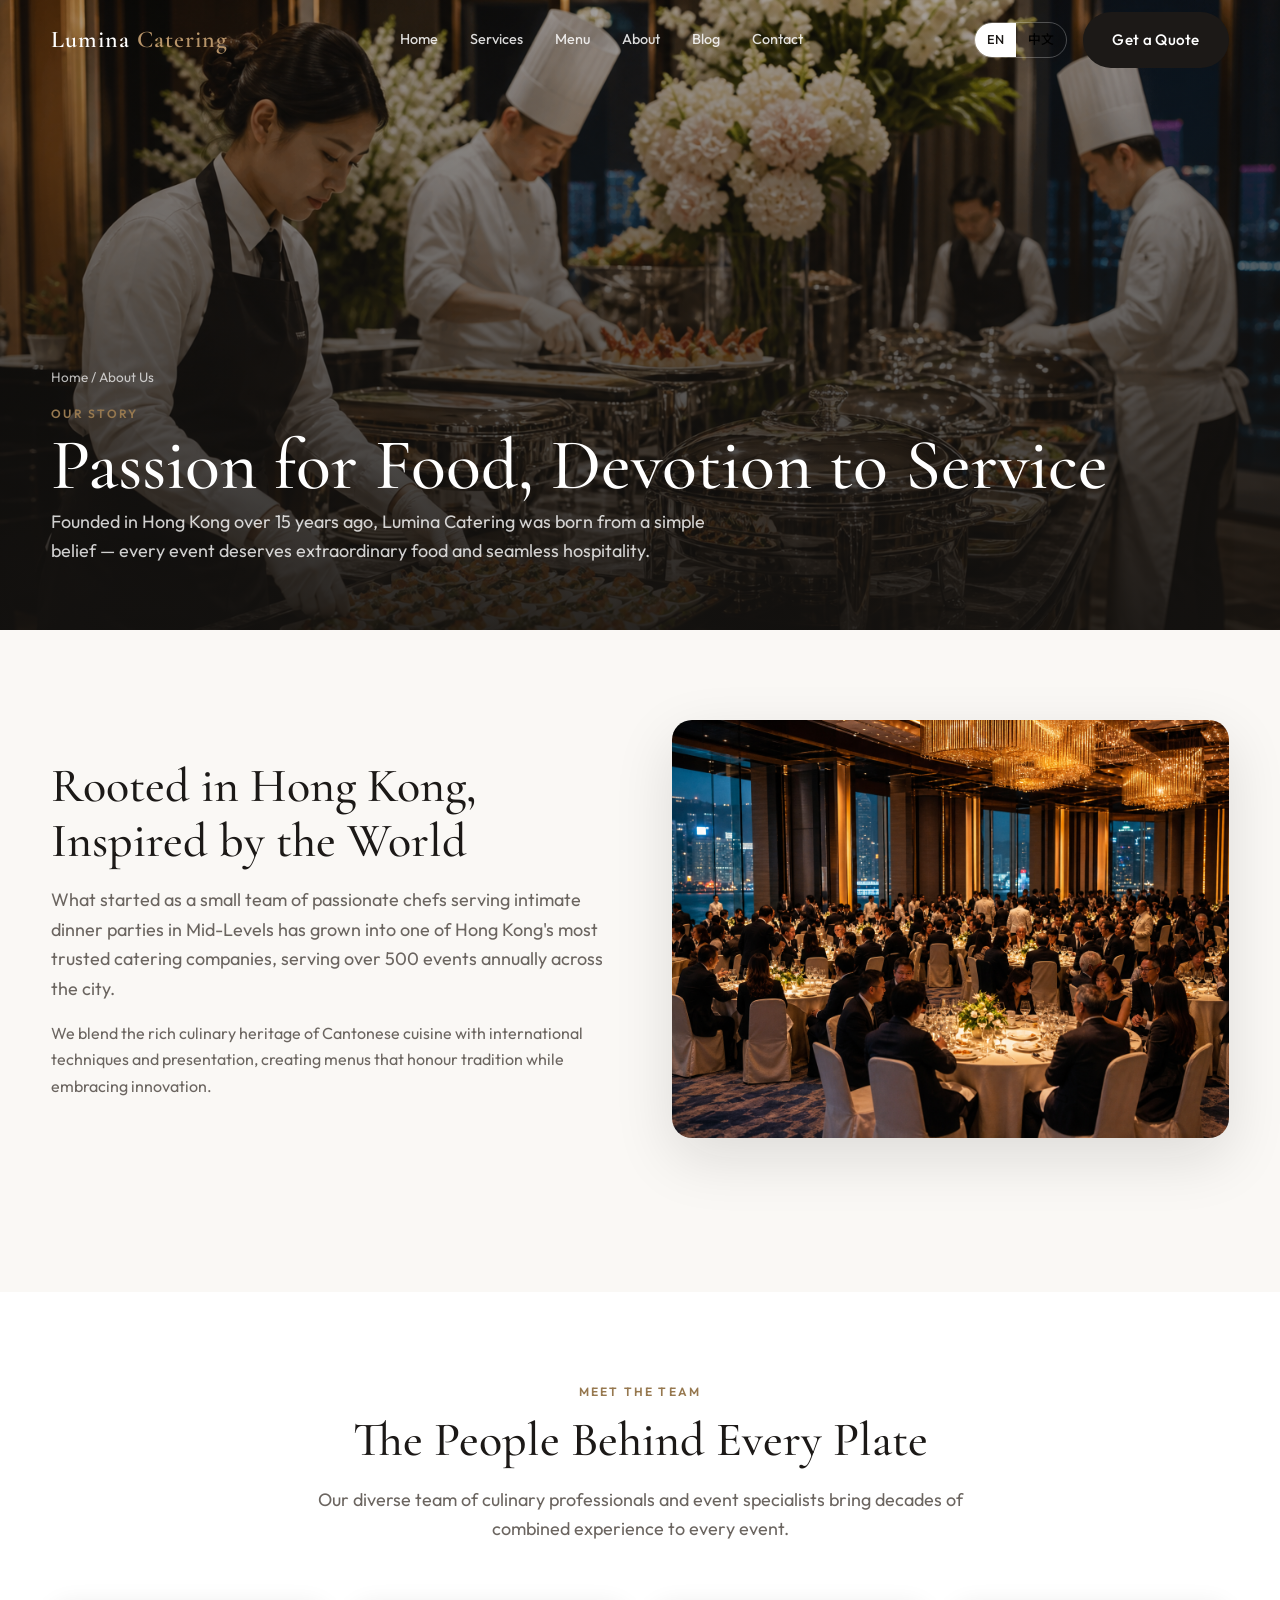
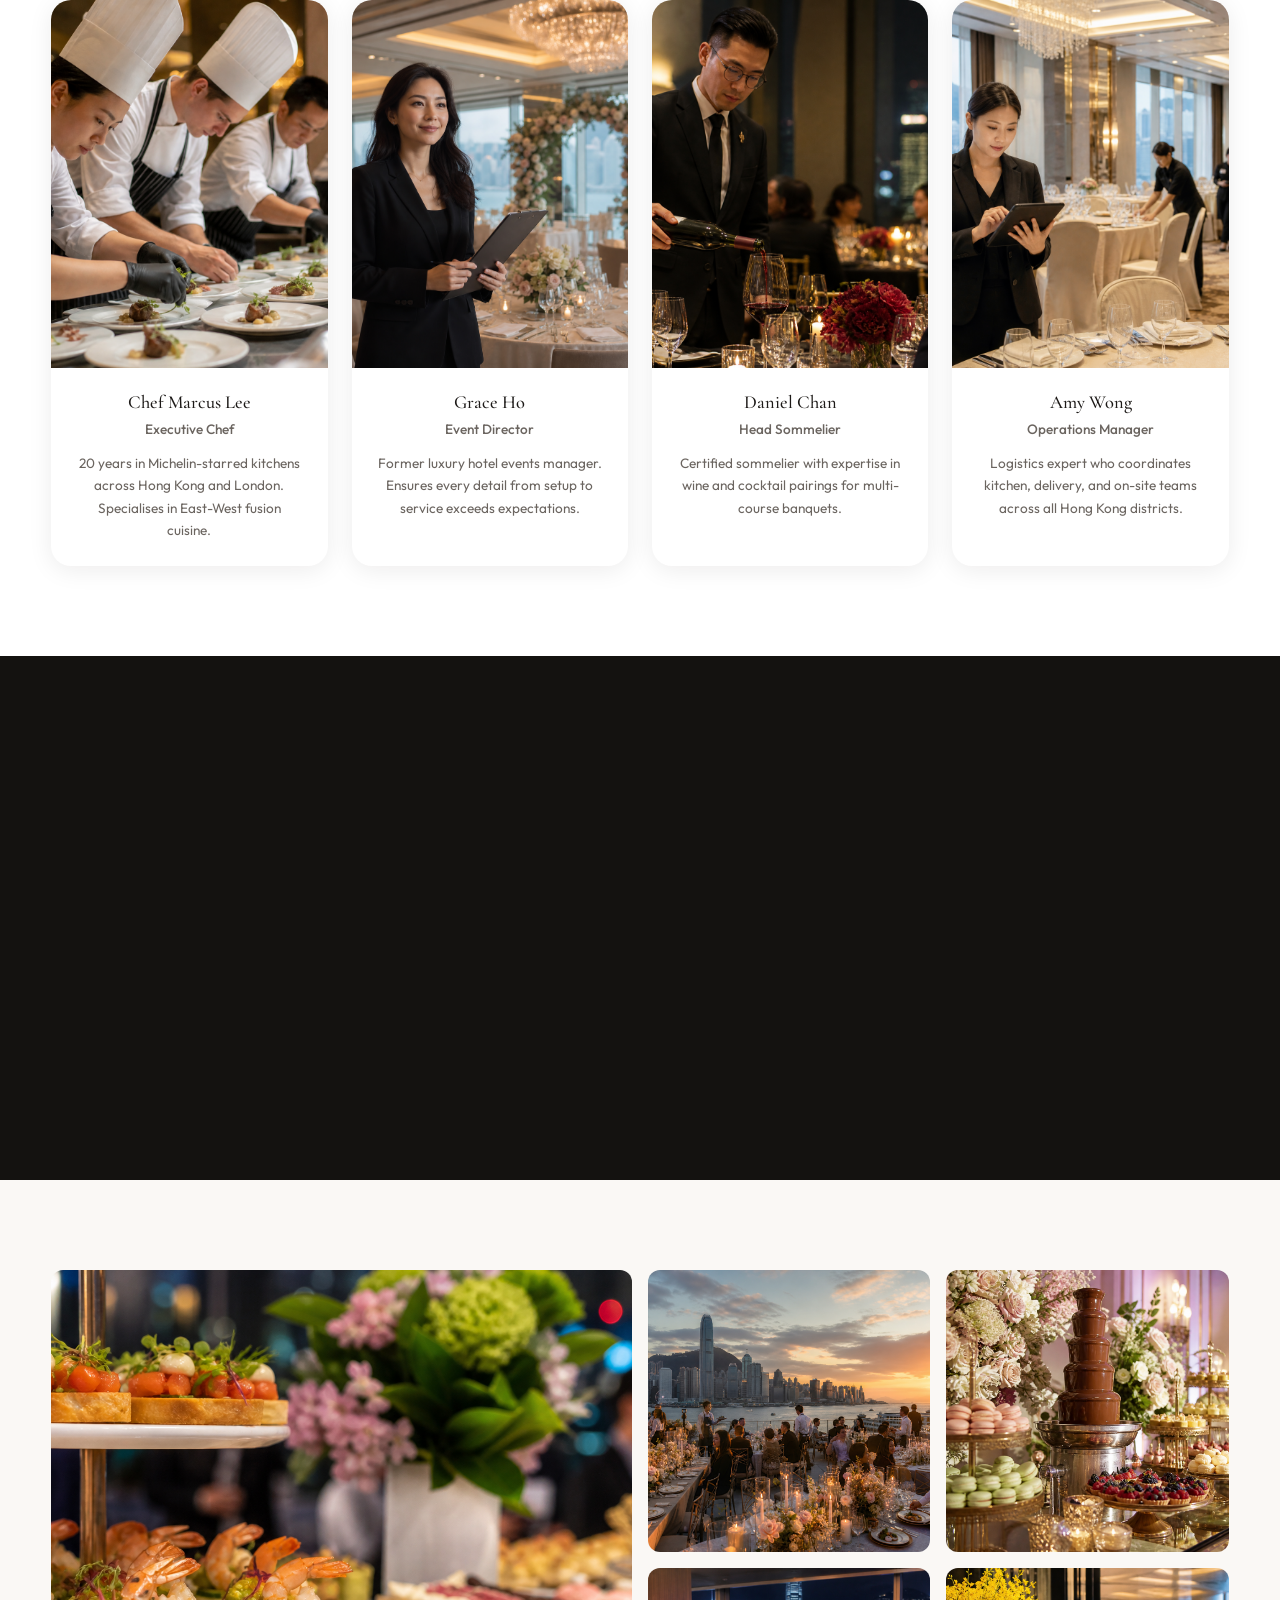
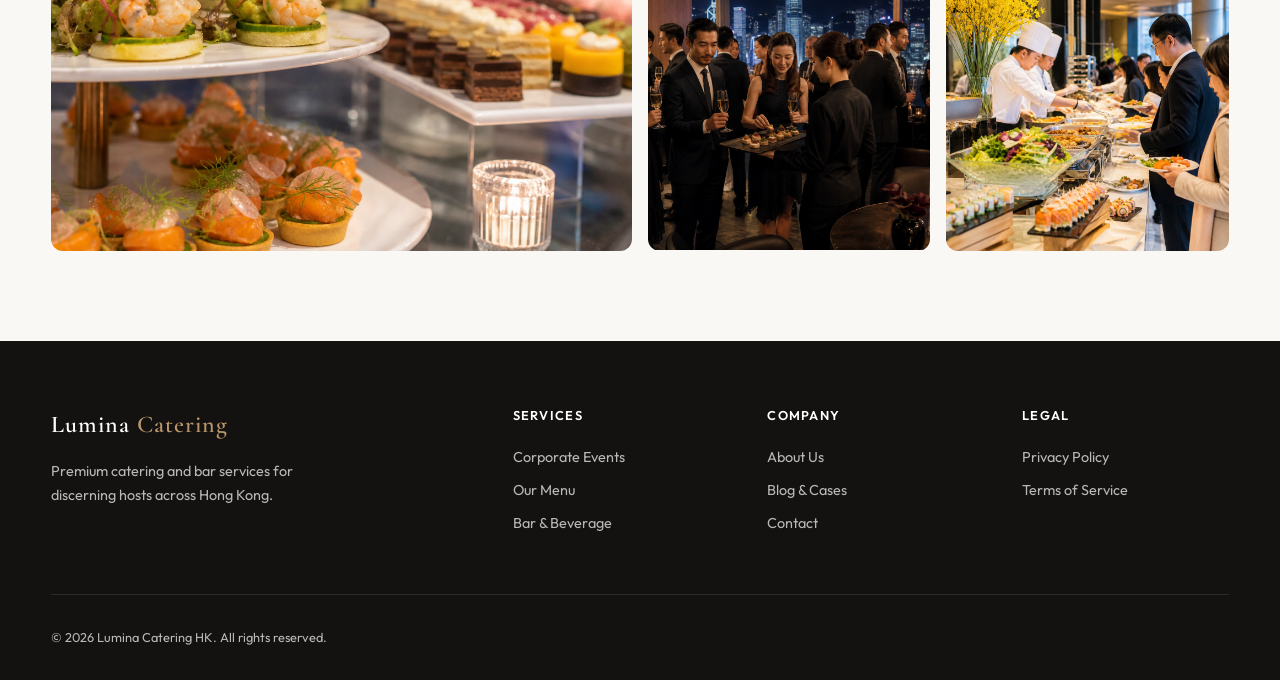
==== commit 711468dd: "feat(catering): add menu, about, blog pages and unique homepage images - Generate 14 new AI images i" ====
--- a/catering-site/about.html
+++ b/catering-site/about.html
@@ -9,7 +9,6 @@
   <link rel="preconnect" href="https://fonts.gstatic.com" crossorigin>
   <link href="https://fonts.googleapis.com/css2?family=Cormorant+Garamond:ital,wght@0,400;0,500;0,600;1,400&family=Noto+Sans+TC:wght@400;500;600&family=Noto+Serif+TC:wght@500;600&family=Outfit:wght@300;400;500;600&display=swap" rel="stylesheet">
   <link rel="stylesheet" href="css/style.css">
-  <link rel="stylesheet" href="css/performance.css">
 </head>
 <body>
 
@@ -46,7 +45,7 @@
 
   <section class="page-hero">
     <div class="page-hero-bg">
-      <picture><source srcset="assets/images/corporate-event.webp" type="image/webp"><img src="assets/images/corporate-event.jpg" alt="Lumina Catering event team" loading="lazy" decoding="async"></picture>
+      <img src="assets/images/full-service.jpg" alt="Lumina Catering event team Hong Kong">
     </div>
     <div class="container page-hero-content">
       <p class="breadcrumb"><a href="index.html" data-i18n="nav.home">Home</a> / <span data-i18n="aboutpage.breadcrumb">About Us</span></p>
@@ -66,7 +65,7 @@
           <p style="margin-top:1rem; color: var(--color-text-muted);" data-i18n="aboutpage.story.p2">We blend the rich culinary heritage of Cantonese cuisine with international techniques and presentation.</p>
         </div>
         <div class="content-block-image">
-          <picture><source srcset="assets/images/hero.webp" type="image/webp"><img src="assets/images/hero.jpg" alt="Catered banquet event in Hong Kong" loading="lazy" decoding="async"></picture>
+          <img src="assets/images/corporate-gala.jpg" alt="Hong Kong catering food and harbour view">
         </div>
       </div>
     </div>
@@ -82,7 +81,7 @@
       </div>
       <div class="team-grid">
         <div class="team-card reveal">
-          <div class="team-card-image"><picture><source srcset="assets/images/team-chef.webp" type="image/webp"><img src="assets/images/team-chef.jpg" alt="Executive chef" loading="lazy" decoding="async"></picture></div>
+          <div class="team-card-image"><img src="assets/images/team-chef.jpg" alt="Chef Marcus Lee"></div>
           <div class="team-card-body">
             <h3 data-i18n="aboutpage.team1.name">Chef Marcus Lee</h3>
             <p class="team-role" data-i18n="aboutpage.team1.role">Executive Chef</p>
@@ -90,7 +89,7 @@
           </div>
         </div>
         <div class="team-card reveal">
-          <div class="team-card-image"><picture><source srcset="assets/images/team-events.webp" type="image/webp"><img src="assets/images/team-events.jpg" alt="Event director" loading="lazy" decoding="async"></picture></div>
+          <div class="team-card-image"><img src="assets/images/team-events.jpg" alt="Grace Ho"></div>
           <div class="team-card-body">
             <h3 data-i18n="aboutpage.team2.name">Grace Ho</h3>
             <p class="team-role" data-i18n="aboutpage.team2.role">Event Director</p>
@@ -98,7 +97,7 @@
           </div>
         </div>
         <div class="team-card reveal">
-          <div class="team-card-image"><picture><source srcset="assets/images/team-sommelier.webp" type="image/webp"><img src="assets/images/team-sommelier.jpg" alt="Head sommelier" loading="lazy" decoding="async"></picture></div>
+          <div class="team-card-image"><img src="assets/images/team-sommelier.jpg" alt="Daniel Chan"></div>
           <div class="team-card-body">
             <h3 data-i18n="aboutpage.team3.name">Daniel Chan</h3>
             <p class="team-role" data-i18n="aboutpage.team3.role">Head Sommelier</p>
@@ -106,7 +105,7 @@
           </div>
         </div>
         <div class="team-card reveal">
-          <div class="team-card-image"><picture><source srcset="assets/images/team-ops.webp" type="image/webp"><img src="assets/images/team-ops.jpg" alt="Operations manager" loading="lazy" decoding="async"></picture></div>
+          <div class="team-card-image"><img src="assets/images/team-ops.jpg" alt="Amy Wong"></div>
           <div class="team-card-body">
             <h3 data-i18n="aboutpage.team4.name">Amy Wong</h3>
             <p class="team-role" data-i18n="aboutpage.team4.role">Operations Manager</p>
@@ -148,11 +147,11 @@
   <section class="section">
     <div class="container">
       <div class="food-showcase reveal">
-        <div class="food-showcase-item"><picture><source srcset="assets/images/hero.webp" type="image/webp"><img src="assets/images/hero.jpg" alt="Banquet event" loading="lazy" decoding="async"></picture></div>
-        <div class="food-showcase-item"><picture><source srcset="assets/images/rooftop-event.webp" type="image/webp"><img src="assets/images/rooftop-event.jpg" alt="Rooftop event" loading="lazy" decoding="async"></picture></div>
-        <div class="food-showcase-item"><picture><source srcset="assets/images/canapes.webp" type="image/webp"><img src="assets/images/canapes.jpg" alt="Cocktail reception" loading="lazy" decoding="async"></picture></div>
-        <div class="food-showcase-item"><picture><source srcset="assets/images/wedding.webp" type="image/webp"><img src="assets/images/wedding.jpg" alt="Wedding reception" loading="lazy" decoding="async"></picture></div>
-        <div class="food-showcase-item"><picture><source srcset="assets/images/buffet.webp" type="image/webp"><img src="assets/images/buffet.jpg" alt="Buffet station" loading="lazy" decoding="async"></picture></div>
+        <div class="food-showcase-item"><img src="assets/images/gourmet-canapes.jpg" alt="Dim sum canapés"></div>
+        <div class="food-showcase-item"><img src="assets/images/rooftop-wedding.jpg" alt="Wedding banquet"></div>
+        <div class="food-showcase-item"><img src="assets/images/dessert-table.jpg" alt="Seafood"></div>
+        <div class="food-showcase-item"><img src="assets/images/cocktail-reception.jpg" alt="Desserts"></div>
+        <div class="food-showcase-item"><img src="assets/images/buffet-station.jpg" alt="Buffet"></div>
       </div>
     </div>
   </section>
